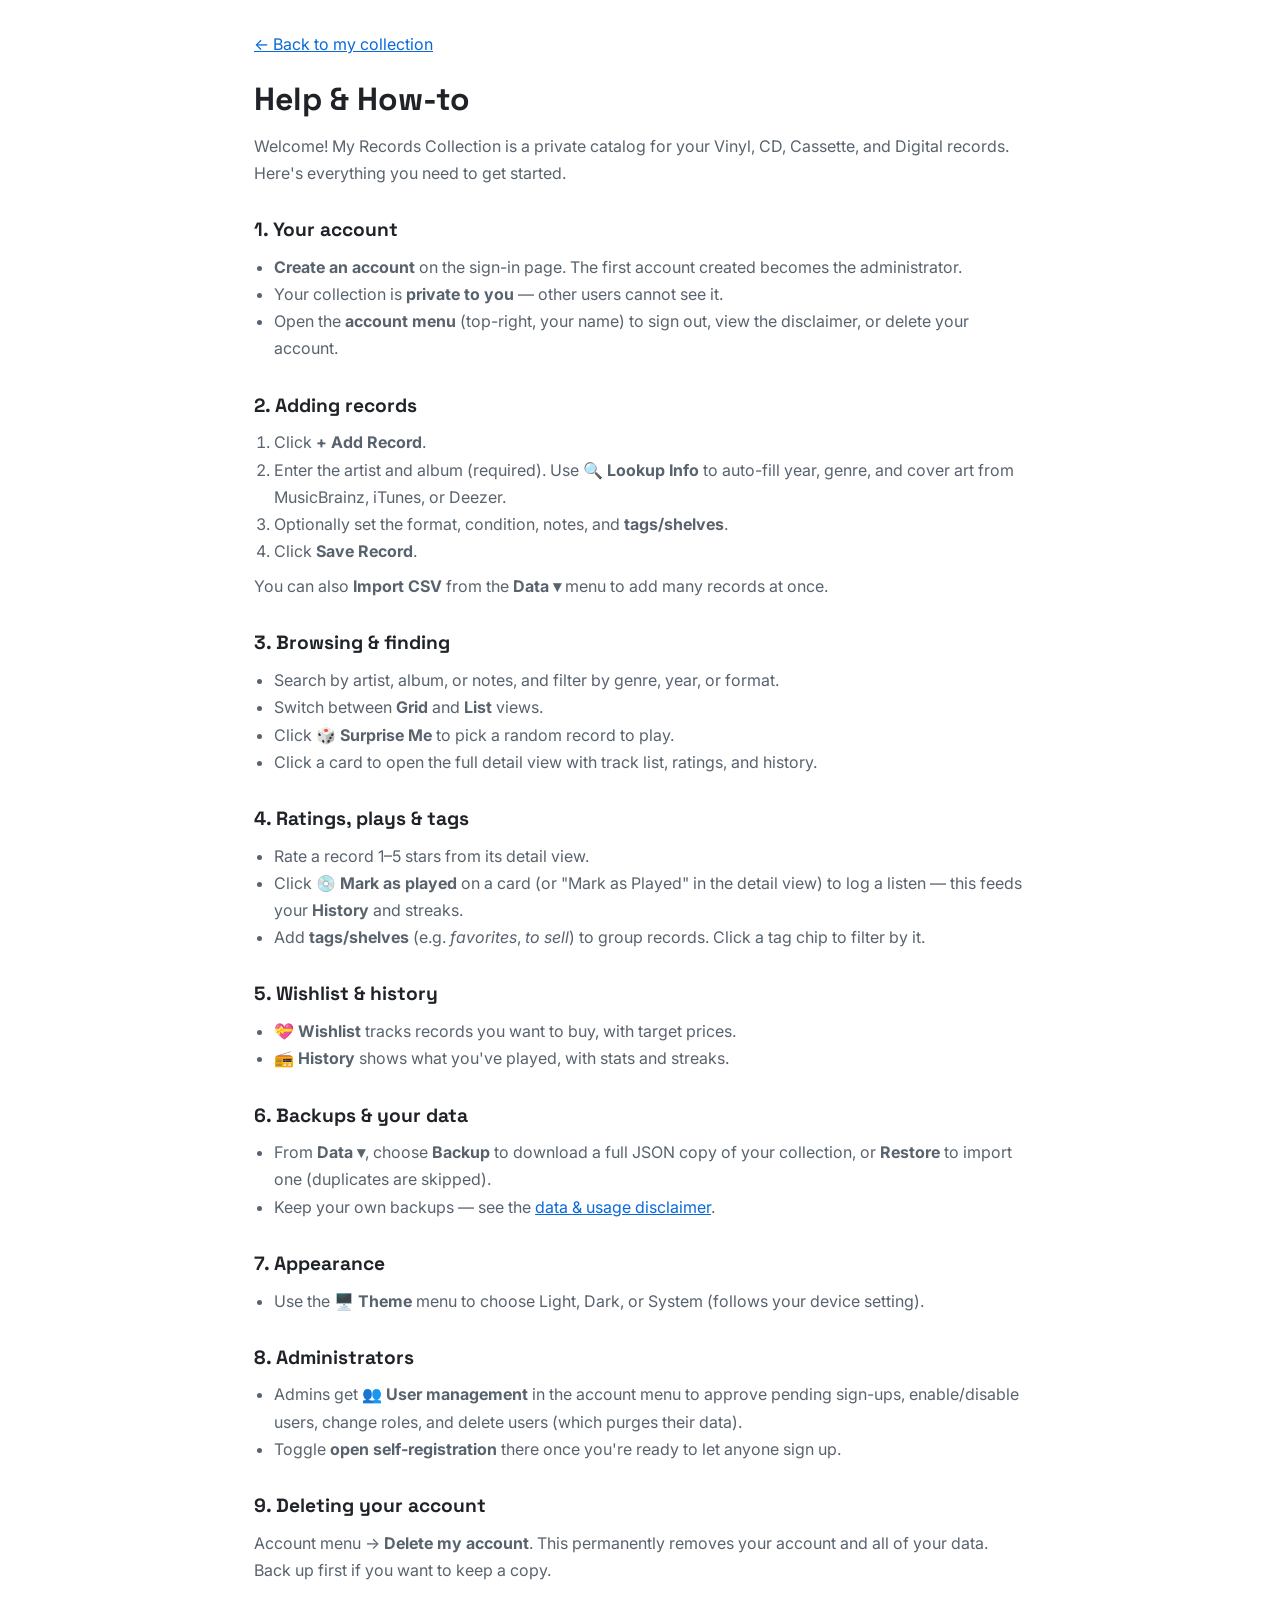
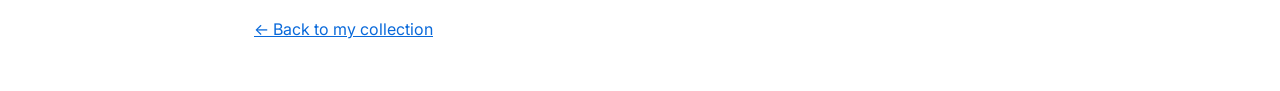
==== help.html @ 18b31117 "Add accounts/auth (verification, password reset, change password/email), admin user management; stop" ====
<!DOCTYPE html>
<html lang="en">
<head>
    <meta charset="UTF-8">
    <meta name="viewport" content="width=device-width, initial-scale=1.0">
    <title>Help &amp; How-to · My Records Collection</title>
    <meta name="description" content="How to use My Records Collection: accounts, adding records, tags, wishlist, backups and more.">
    <script>
        (function () {
            try {
                var t = localStorage.getItem('rc-theme');
                if (t === 'light' || t === 'dark') document.documentElement.setAttribute('data-theme', t);
            } catch (e) {}
        })();
    </script>
    <link rel="stylesheet" href="css/style.css?v=20260827170000">
    <link rel="preconnect" href="https://fonts.googleapis.com">
    <link rel="preconnect" href="https://fonts.gstatic.com" crossorigin>
    <link href="https://fonts.googleapis.com/css2?family=Inter:wght@300;400;500;600;700&family=Space+Grotesk:wght@400;500;600;700&display=swap" rel="stylesheet">
</head>
<body>
    <a class="skip-link" href="#help-main">Skip to help content</a>
    <main class="help-wrap" id="help-main">
        <a class="help-back" href="index.html">&larr; Back to my collection</a>
        <h1>Help &amp; How-to</h1>
        <p>Welcome! My Records Collection is a private catalog for your Vinyl, CD, Cassette, and
        Digital records. Here's everything you need to get started.</p>

        <h2>1. Your account</h2>
        <ul>
            <li><strong>Create an account</strong> on the sign-in page. The first account created
                becomes the administrator.</li>
            <li>Your collection is <strong>private to you</strong> — other users cannot see it.</li>
            <li>Open the <strong>account menu</strong> (top-right, your name) to sign out, view the
                disclaimer, or delete your account.</li>
        </ul>

        <h2>2. Adding records</h2>
        <ol>
            <li>Click <strong>+ Add Record</strong>.</li>
            <li>Enter the artist and album (required). Use <strong>🔍 Lookup Info</strong> to auto-fill
                year, genre, and cover art from MusicBrainz, iTunes, or Deezer.</li>
            <li>Optionally set the format, condition, notes, and <strong>tags/shelves</strong>.</li>
            <li>Click <strong>Save Record</strong>.</li>
        </ol>
        <p>You can also <strong>Import CSV</strong> from the <strong>Data ▾</strong> menu to add many
        records at once.</p>

        <h2>3. Browsing &amp; finding</h2>
        <ul>
            <li>Search by artist, album, or notes, and filter by genre, year, or format.</li>
            <li>Switch between <strong>Grid</strong> and <strong>List</strong> views.</li>
            <li>Click <strong>🎲 Surprise Me</strong> to pick a random record to play.</li>
            <li>Click a card to open the full detail view with track list, ratings, and history.</li>
        </ul>

        <h2>4. Ratings, plays &amp; tags</h2>
        <ul>
            <li>Rate a record 1–5 stars from its detail view.</li>
            <li>Click <strong>💿 Mark as played</strong> on a card (or "Mark as Played" in the detail
                view) to log a listen — this feeds your <strong>History</strong> and streaks.</li>
            <li>Add <strong>tags/shelves</strong> (e.g. <em>favorites</em>, <em>to sell</em>) to group
                records. Click a tag chip to filter by it.</li>
        </ul>

        <h2>5. Wishlist &amp; history</h2>
        <ul>
            <li><strong>💝 Wishlist</strong> tracks records you want to buy, with target prices.</li>
            <li><strong>📻 History</strong> shows what you've played, with stats and streaks.</li>
        </ul>

        <h2>6. Backups &amp; your data</h2>
        <ul>
            <li>From <strong>Data ▾</strong>, choose <strong>Backup</strong> to download a full JSON copy
                of your collection, or <strong>Restore</strong> to import one (duplicates are skipped).</li>
            <li>Keep your own backups — see the <a href="#" id="helpDisclaimer">data &amp; usage disclaimer</a>.</li>
        </ul>

        <h2>7. Appearance</h2>
        <ul>
            <li>Use the <strong>🖥️ Theme</strong> menu to choose Light, Dark, or System (follows your
                device setting).</li>
        </ul>

        <h2>8. Administrators</h2>
        <ul>
            <li>Admins get <strong>👥 User management</strong> in the account menu to approve pending
                sign-ups, enable/disable users, change roles, and delete users (which purges their data).</li>
            <li>Toggle <strong>open self-registration</strong> there once you're ready to let anyone sign up.</li>
        </ul>

        <h2>9. Deleting your account</h2>
        <p>Account menu → <strong>Delete my account</strong>. This permanently removes your account and
        all of your data. Back up first if you want to keep a copy.</p>

        <p style="margin-top:2rem;"><a class="help-back" href="index.html">&larr; Back to my collection</a></p>
    </main>

    <!-- Disclaimer modal -->
    <div class="modal-overlay hidden" id="disclaimerModal">
        <div class="modal">
            <div class="modal-header">
                <h2>Data &amp; Usage Disclaimer</h2>
                <button class="btn-close modal-close" aria-label="Close">&times;</button>
            </div>
            <div class="modal-body" id="disclaimerBody"></div>
        </div>
    </div>

    <script src="js/theme.js?v=20260827170000"></script>
    <script src="js/legal.js?v=20260827170000"></script>
    <script>
        (function () {
            var link = document.getElementById('helpDisclaimer');
            var modal = document.getElementById('disclaimerModal');
            if (link) link.addEventListener('click', function (e) {
                e.preventDefault();
                document.getElementById('disclaimerBody').innerHTML = window.RC_DISCLAIMER_HTML || '';
                modal.classList.remove('hidden');
            });
            modal.addEventListener('click', function (e) {
                if (e.target === modal || e.target.classList.contains('modal-close')) modal.classList.add('hidden');
            });
        })();
    </script>
</body>
</html>
---- css/style.css ----
/* ============================================================
   MY RECORDS COLLECTION — Dark Theme Styles
   ============================================================ */

/* ── Variables ─────────────────────────────────────────────── */
:root {
    --bg-primary:    #0d1117;
    --bg-secondary:  #161b22;
    --bg-card:       #1c2128;
    --bg-card-hover: #242a33;
    --bg-input:      #0d1117;
    --bg-modal:      #1c2128;
    --bg-overlay:    rgba(0, 0, 0, 0.7);

    --text-primary:   #e6edf3;
    --text-secondary: #8b949e;
    --text-muted:     #6e7681;

    --accent:         #58a6ff;
    --accent-hover:   #79c0ff;
    --accent-glow:    rgba(88, 166, 255, 0.25);
    --danger:         #f85149;
    --danger-hover:   #ff6e6a;
    --success:        #3fb950;
    --warning:        #d29922;
    --vinyl-gold:     #e3b341;

    --border:         #30363d;
    --border-focus:   #58a6ff;

    --radius-sm:  6px;
    --radius-md:  10px;
    --radius-lg:  16px;
    --radius-xl:  20px;

    --shadow-sm:  0 1px 3px rgba(0,0,0,0.4);
    --shadow-md:  0 4px 16px rgba(0,0,0,0.5);
    --shadow-lg:  0 8px 32px rgba(0,0,0,0.6);

    --transition: 0.2s ease;
    --font-body:  'Inter', -apple-system, BlinkMacSystemFont, 'Segoe UI', sans-serif;
    --font-head:  'Space Grotesk', var(--font-body);
}

/* Light palette — shared by system-preference and explicit light mode */
:root[data-theme="light"] {
    --bg-primary:    #ffffff;
    --bg-secondary:  #f6f8fa;
    --bg-card:       #ffffff;
    --bg-card-hover: #f3f5f8;
    --bg-input:      #ffffff;
    --bg-modal:      #ffffff;
    --bg-overlay:    rgba(31, 35, 40, 0.4);

    --text-primary:   #1f2328;
    --text-secondary: #59636e;
    --text-muted:     #818b98;

    --accent:         #0969da;
    --accent-hover:   #0860c9;
    --accent-glow:    rgba(9, 105, 218, 0.2);
    --danger:         #cf222e;
    --danger-hover:   #a40e26;
    --success:        #1a7f37;
    --warning:        #9a6700;
    --vinyl-gold:     #bf8700;

    --border:         #d1d9e0;
    --border-focus:   #0969da;

    --shadow-sm:  0 1px 3px rgba(31,35,40,0.12);
    --shadow-md:  0 4px 16px rgba(31,35,40,0.12);
    --shadow-lg:  0 8px 32px rgba(31,35,40,0.16);
}

/* System preference (no explicit choice) → follow OS setting */
@media (prefers-color-scheme: light) {
    :root:not([data-theme="dark"]) {
        --bg-primary:    #ffffff;
        --bg-secondary:  #f6f8fa;
        --bg-card:       #ffffff;
        --bg-card-hover: #f3f5f8;
        --bg-input:      #ffffff;
        --bg-modal:      #ffffff;
        --bg-overlay:    rgba(31, 35, 40, 0.4);

        --text-primary:   #1f2328;
        --text-secondary: #59636e;
        --text-muted:     #818b98;

        --accent:         #0969da;
        --accent-hover:   #0860c9;
        --accent-glow:    rgba(9, 105, 218, 0.2);
        --danger:         #cf222e;
        --danger-hover:   #a40e26;
        --success:        #1a7f37;
        --warning:        #9a6700;
        --vinyl-gold:     #bf8700;

        --border:         #d1d9e0;
        --border-focus:   #0969da;

        --shadow-sm:  0 1px 3px rgba(31,35,40,0.12);
        --shadow-md:  0 4px 16px rgba(31,35,40,0.12);
        --shadow-lg:  0 8px 32px rgba(31,35,40,0.16);
    }
}

/* ── Reset ─────────────────────────────────────────────────── */
*, *::before, *::after {
    margin: 0;
    padding: 0;
    box-sizing: border-box;
}

html {
    font-size: 16px;
    scroll-behavior: smooth;
}

body {
    font-family: var(--font-body);
    background: var(--bg-primary);
    color: var(--text-primary);
    min-height: 100vh;
    display: flex;
    flex-direction: column;
    line-height: 1.6;
}

.hidden { display: none !important; }

/* ── Header ────────────────────────────────────────────────── */
.app-header {
    background: var(--bg-secondary);
    border-bottom: 1px solid var(--border);
    position: sticky;
    top: 0;
    z-index: 100;
    backdrop-filter: blur(12px);
}

.header-inner {
    max-width: 1400px;
    margin: 0 auto;
    padding: 0.75rem 1.5rem;
    display: flex;
    align-items: center;
    justify-content: space-between;
}

.logo {
    display: flex;
    align-items: center;
    gap: 0.6rem;
}

.logo-icon {
    font-size: 1.6rem;
}

.logo h1 {
    font-family: var(--font-head);
    font-size: 1.3rem;
    font-weight: 700;
    letter-spacing: -0.02em;
    background: linear-gradient(135deg, var(--accent), var(--vinyl-gold));
    -webkit-background-clip: text;
    -webkit-text-fill-color: transparent;
    background-clip: text;
}

/* ── Buttons ───────────────────────────────────────────────── */
.btn {
    display: inline-flex;
    align-items: center;
    gap: 0.35rem;
    padding: 0.5rem 1rem;
    font-family: var(--font-body);
    font-size: 0.875rem;
    font-weight: 500;
    border: 1px solid transparent;
    border-radius: var(--radius-sm);
    cursor: pointer;
    transition: all var(--transition);
    white-space: nowrap;
}

.btn-primary {
    background: var(--accent);
    color: #fff;
    border-color: var(--accent);
}
.btn-primary:hover {
    background: var(--accent-hover);
    box-shadow: 0 0 16px var(--accent-glow);
}

.btn-ghost {
    background: transparent;
    color: var(--text-secondary);
    border-color: var(--border);
}
.btn-ghost:hover {
    color: var(--text-primary);
    background: var(--bg-card);
    border-color: var(--text-muted);
}

.btn-danger {
    background: var(--danger);
    color: #fff;
    border-color: var(--danger);
}
.btn-danger:hover {
    background: var(--danger-hover);
    box-shadow: 0 0 16px rgba(248, 81, 73, 0.3);
}

.btn-sm {
    padding: 0.3rem 0.65rem;
    font-size: 0.8rem;
}

.btn-close {
    background: none;
    border: none;
    color: var(--text-secondary);
    font-size: 1.5rem;
    cursor: pointer;
    line-height: 1;
    padding: 0.2rem;
    transition: color var(--transition);
}
.btn-close:hover { color: var(--text-primary); }

/* ── Inputs ────────────────────────────────────────────────── */
.input {
    width: 100%;
    padding: 0.55rem 0.75rem;
    font-family: var(--font-body);
    font-size: 0.875rem;
    color: var(--text-primary);
    background: var(--bg-input);
    border: 1px solid var(--border);
    border-radius: var(--radius-sm);
    outline: none;
    transition: border-color var(--transition), box-shadow var(--transition);
}
.input:focus {
    border-color: var(--border-focus);
    box-shadow: 0 0 0 3px var(--accent-glow);
}
.input::placeholder { color: var(--text-muted); }

.select {
    appearance: none;
    background-image: url("data:image/svg+xml,%3Csvg xmlns='http://www.w3.org/2000/svg' width='12' height='12' viewBox='0 0 12 12'%3E%3Cpath fill='%238b949e' d='M2 4l4 4 4-4'/%3E%3C/svg%3E");
    background-repeat: no-repeat;
    background-position: right 0.6rem center;
    padding-right: 2rem;
    cursor: pointer;
}

.textarea {
    resize: vertical;
    min-height: 70px;
}

/* Search input wrapper for scope selector */
.search-input-wrapper {
    position: relative;
    display: flex;
    align-items: center;
    flex: 1;
    min-width: 240px;
}

.search-input-wrapper #searchInput {
    padding-right: 120px;
}

.search-scope-select {
    position: absolute;
    right: 0;
    width: 110px !important;
    max-width: 110px !important;
    min-width: 110px !important;
    border-left: 1px solid var(--border);
    border-radius: 0 var(--radius-sm) var(--radius-sm) 0;
    background-color: var(--bg-secondary);
    font-size: 0.75rem;
    padding: 0.55rem 1.75rem 0.55rem 0.5rem;
}

.filter-checkbox {
    margin-right: 0.35rem;
    accent-color: var(--accent);
    cursor: pointer;
}

/* ── Toolbar ───────────────────────────────────────────────── */
.toolbar {
    background: var(--bg-secondary);
    border-bottom: 1px solid var(--border);
    padding: 0.75rem 0;
}

.toolbar-inner {
    max-width: 1400px;
    margin: 0 auto;
    padding: 0 1.5rem;
    display: flex;
    align-items: center;
    justify-content: space-between;
    gap: 1rem;
    flex-wrap: wrap;
}

.search-group {
    display: flex;
    gap: 0.5rem;
    flex: 1;
    min-width: 0;
    flex-wrap: wrap;
    align-items: center;
}
.search-group .input {
    max-width: 260px;
    min-width: 140px;
}
.search-group .select {
    max-width: 170px;
    min-width: 120px;
}

/* ── Advanced Filters Panel ────────────────────────────────── */
.advanced-filters {
    border-top: 1px solid var(--border);
    padding: 0.6rem 0;
    background: rgba(0,0,0,0.15);
}

.advanced-filters-inner {
    padding-top: 0;
    padding-bottom: 0;
    justify-content: flex-start;
    gap: 0.75rem;
}

.advanced-filter-group {
    flex: none;
}

.filter-label {
    font-size: 0.8rem;
    color: var(--text-muted);
    white-space: nowrap;
    user-select: none;
}

.filter-label-to {
    margin: 0 -0.15rem;
}

.adv-year-input {
    max-width: 110px !important;
    min-width: 90px !important;
}

/* Advanced filter toggle button — active state */
.btn-filter-active {
    color: var(--vinyl-gold) !important;
    border-color: var(--vinyl-gold) !important;
    background: rgba(227, 179, 65, 0.1) !important;
}

/* Set Default button — saved state */
.btn-default-saved {
    color: var(--vinyl-gold) !important;
    border-color: var(--vinyl-gold) !important;
}

/* ── Main Content ──────────────────────────────────────────── */
.main-content {
    max-width: 1400px;
    margin: 0 auto;
    padding: 1.5rem;
    flex: 1;
    width: 100%;
}

.records-count {
    font-size: 0.85rem;
    color: var(--text-muted);
    margin-bottom: 1rem;
}

/* Results header (count + view toggle) */
.results-header {
    display: flex;
    align-items: center;
    justify-content: space-between;
    gap: 1rem;
    margin-bottom: 1rem;
}
.results-header .records-count {
    margin-bottom: 0;
}
.view-toggle {
    display: inline-flex;
    border: 1px solid var(--border);
    border-radius: var(--radius-sm);
    overflow: hidden;
    flex-shrink: 0;
}
.view-btn {
    display: inline-flex;
    align-items: center;
    gap: 0.3rem;
    padding: 0.4rem 0.7rem;
    background: transparent;
    color: var(--text-secondary);
    border: none;
    font-family: var(--font-body);
    font-size: 0.8rem;
    font-weight: 500;
    cursor: pointer;
    transition: background var(--transition), color var(--transition);
}
.view-btn + .view-btn {
    border-left: 1px solid var(--border);
}
.view-btn:hover {
    background: var(--bg-card-hover);
    color: var(--text-primary);
}
.view-btn.active {
    background: var(--accent);
    color: #fff;
}

/* ── Records Grid ──────────────────────────────────────────── */
.records-grid {
    display: grid;
    grid-template-columns: repeat(auto-fill, minmax(280px, 1fr));
    gap: 1.25rem;
}

/* List view — compact horizontal rows */
.records-grid.list-view {
    display: flex;
    flex-direction: column;
    gap: 0.5rem;
}
.records-grid.list-view .record-card {
    flex-direction: row;
    align-items: center;
}
.records-grid.list-view .record-card:hover {
    transform: none;
}
.records-grid.list-view .card-cover {
    width: 60px;
    height: 60px;
    aspect-ratio: 1;
    flex-shrink: 0;
}
.records-grid.list-view .card-body {
    flex-direction: row;
    align-items: center;
    gap: 0.85rem;
    padding: 0.5rem 0.85rem;
    min-width: 0;
}
.records-grid.list-view .card-artist {
    flex: 0 0 200px;
    overflow: hidden;
    text-overflow: ellipsis;
    white-space: nowrap;
}
.records-grid.list-view .card-album {
    flex: 1 1 auto;
    min-width: 0;
    overflow: hidden;
    text-overflow: ellipsis;
    white-space: nowrap;
}
.records-grid.list-view .card-meta {
    margin-top: 0;
    flex-shrink: 0;
    flex-wrap: nowrap;
}
.records-grid.list-view .card-notes {
    display: none;
}
.records-grid.list-view .card-actions {
    border-top: none;
    padding: 0.5rem 0.85rem;
    flex-shrink: 0;
}
@media (max-width: 640px) {
    .records-grid.list-view .card-artist { flex-basis: 120px; }
    .records-grid.list-view .card-meta { display: none; }
}

/* ── Record Card ───────────────────────────────────────────── */
.record-card {
    background: var(--bg-card);
    border: 1px solid var(--border);
    border-radius: var(--radius-md);
    overflow: hidden;
    transition: transform var(--transition), box-shadow var(--transition), border-color var(--transition);
    display: flex;
    flex-direction: column;
}
.record-card:hover {
    transform: translateY(-3px);
    box-shadow: var(--shadow-md);
    border-color: var(--accent);
}

.card-cover {
    width: 100%;
    aspect-ratio: 1;
    background: var(--bg-secondary);
    display: flex;
    align-items: center;
    justify-content: center;
    overflow: hidden;
    position: relative;
}
.card-cover img {
    width: 100%;
    height: 100%;
    object-fit: cover;
}
.card-cover .cover-placeholder {
    font-size: 4rem;
    color: var(--text-muted);
    opacity: 0.3;
}

.card-body {
    padding: 1rem;
    flex: 1;
    display: flex;
    flex-direction: column;
    gap: 0.35rem;
}

.card-artist {
    font-family: var(--font-head);
    font-size: 1rem;
    font-weight: 600;
    color: var(--text-primary);
    line-height: 1.3;
}

.card-album {
    font-size: 0.875rem;
    color: var(--text-secondary);
    line-height: 1.3;
}

.card-meta {
    display: flex;
    flex-wrap: wrap;
    gap: 0.4rem;
    margin-top: 0.4rem;
}

.badge {
    display: inline-flex;
    align-items: center;
    gap: 0.2rem;
    padding: 0.15rem 0.5rem;
    font-size: 0.75rem;
    font-weight: 500;
    border-radius: 999px;
    background: rgba(88, 166, 255, 0.1);
    color: var(--accent);
    border: 1px solid rgba(88, 166, 255, 0.2);
}
.badge-genre {
    background: rgba(227, 179, 65, 0.1);
    color: var(--vinyl-gold);
    border-color: rgba(227, 179, 65, 0.2);
}
.badge-condition {
    background: rgba(63, 185, 80, 0.1);
    color: var(--success);
    border-color: rgba(63, 185, 80, 0.2);
}
.badge-rating {
    background: rgba(227, 179, 65, 0.12);
    color: var(--vinyl-gold);
    border-color: rgba(227, 179, 65, 0.25);
}
.badge-plays {
    background: rgba(139, 92, 246, 0.12);
    color: #a78bfa;
    border-color: rgba(139, 92, 246, 0.25);
}
.badge-value {
    background: rgba(63, 185, 80, 0.12);
    color: var(--success);
    border-color: rgba(63, 185, 80, 0.25);
    font-weight: 600;
}
.badge-source {
    background: rgba(139, 92, 246, 0.15);
    color: #a78bfa;
    border-color: rgba(139, 92, 246, 0.25);
    font-size: 0.65rem;
    text-transform: uppercase;
    letter-spacing: 0.04em;
}

.card-notes {
    font-size: 0.8rem;
    color: var(--text-muted);
    margin-top: 0.3rem;
    display: -webkit-box;
    -webkit-line-clamp: 2;
    -webkit-box-orient: vertical;
    overflow: hidden;
}

/* Tags / shelves */
.card-tags {
    display: flex;
    flex-wrap: wrap;
    gap: 0.35rem;
    margin-top: 0.5rem;
}
.tag-chip {
    display: inline-flex;
    align-items: center;
    padding: 0.1rem 0.55rem;
    font-size: 0.72rem;
    font-weight: 500;
    border-radius: 999px;
    background: var(--bg-secondary);
    color: var(--text-secondary);
    border: 1px solid var(--border);
    cursor: pointer;
    transition: background var(--transition), color var(--transition), border-color var(--transition);
}
.tag-chip::before {
    content: '#';
    opacity: 0.5;
    margin-right: 0.1rem;
}
.tag-chip:hover {
    background: var(--accent);
    color: #fff;
    border-color: var(--accent);
}
.active-tag-filter {
    flex: 1;
    display: flex;
    justify-content: center;
}
.active-tag-pill {
    display: inline-flex;
    align-items: center;
    gap: 0.4rem;
    padding: 0.25rem 0.35rem 0.25rem 0.7rem;
    font-size: 0.8rem;
    font-weight: 500;
    color: var(--text-primary);
    background: var(--accent-glow);
    border: 1px solid var(--accent);
    border-radius: 999px;
}
.active-tag-clear {
    display: inline-flex;
    align-items: center;
    justify-content: center;
    width: 18px;
    height: 18px;
    border: none;
    border-radius: 50%;
    background: var(--accent);
    color: #fff;
    font-size: 0.7rem;
    cursor: pointer;
    line-height: 1;
}
.records-grid.list-view .card-tags {
    display: none;
}

/* Detail view tag editor */
.detail-tags-section {
    margin-top: 1rem;
    padding-top: 1rem;
    border-top: 1px solid var(--border);
}
.detail-tags-section > .metadata-label {
    display: block;
    margin-bottom: 0.5rem;
}
.detail-tags {
    display: flex;
    flex-wrap: wrap;
    gap: 0.4rem;
    margin-bottom: 0.6rem;
}
.detail-tags-empty {
    font-size: 0.85rem;
    color: var(--text-muted);
}
.detail-tag-chip {
    display: inline-flex;
    align-items: center;
    gap: 0.35rem;
    padding: 0.2rem 0.4rem 0.2rem 0.65rem;
    font-size: 0.8rem;
    border-radius: 999px;
    background: var(--accent-glow);
    color: var(--text-primary);
    border: 1px solid var(--accent);
}
.detail-tag-remove {
    display: inline-flex;
    align-items: center;
    justify-content: center;
    width: 16px;
    height: 16px;
    border: none;
    border-radius: 50%;
    background: var(--accent);
    color: #fff;
    font-size: 0.65rem;
    line-height: 1;
    cursor: pointer;
}
.tag-add-form {
    display: flex;
    gap: 0.5rem;
}
.tag-add-input {
    flex: 1;
    max-width: 260px;
}

.card-actions {
    padding: 0.65rem 1rem;
    border-top: 1px solid var(--border);
    display: flex;
    justify-content: flex-end;
    gap: 0.4rem;
}
.btn-spotify {
    color: #1db954;
    display: inline-flex;
    align-items: center;
    text-decoration: none;
    padding: 0.25rem 0.4rem;
}
.btn-spotify:hover {
    color: #1ed760;
}
.spotify-icon {
    flex-shrink: 0;
}

/* ── Empty State ───────────────────────────────────────────── */
.empty-state {
    text-align: center;
    padding: 4rem 1rem;
}
.empty-icon {
    font-size: 4rem;
    display: block;
    margin-bottom: 1rem;
    opacity: 0.3;
}
.empty-state h2 {
    font-family: var(--font-head);
    color: var(--text-secondary);
    margin-bottom: 0.5rem;
}
.empty-state p {
    color: var(--text-muted);
    margin-bottom: 1.5rem;
}

/* ── Modal ─────────────────────────────────────────────────── */
.modal-overlay {
    position: fixed;
    inset: 0;
    background: var(--bg-overlay);
    backdrop-filter: blur(4px);
    display: flex;
    align-items: center;
    justify-content: center;
    z-index: 500;
    padding: 1rem;
    animation: fadeIn 0.2s ease;
}

.modal {
    background: var(--bg-modal);
    border: 1px solid var(--border);
    border-radius: var(--radius-lg);
    width: 100%;
    max-width: 560px;
    max-height: 90vh;
    overflow-y: auto;
    box-shadow: var(--shadow-lg);
    animation: slideUp 0.25s ease;
}
.modal-wide { max-width: 720px; }
.modal-sm   { max-width: 420px; }

.modal-header {
    display: flex;
    align-items: center;
    justify-content: space-between;
    padding: 1rem 1.25rem;
    border-bottom: 1px solid var(--border);
}
.modal-header h2 {
    font-family: var(--font-head);
    font-size: 1.1rem;
    font-weight: 600;
}

@keyframes fadeIn {
    from { opacity: 0; }
    to   { opacity: 1; }
}
@keyframes slideUp {
    from { opacity: 0; transform: translateY(20px); }
    to   { opacity: 1; transform: translateY(0); }
}

/* ── Form ──────────────────────────────────────────────────── */
.record-form {
    padding: 1.25rem;
    display: flex;
    flex-direction: column;
    gap: 0.9rem;
}

.form-row {
    display: grid;
    grid-template-columns: 1fr 1fr;
    gap: 0.9rem;
}

.form-group {
    display: flex;
    flex-direction: column;
    gap: 0.3rem;
}
.form-group label {
    font-size: 0.8rem;
    font-weight: 500;
    color: var(--text-secondary);
}
.required { color: var(--danger); }

/* ── Lookup ─────────────────────────────────────────────────── */
.lookup-row {
    display: flex;
    align-items: center;
    gap: 0.75rem;
}
.lookup-row .btn {
    flex-shrink: 0;
}
.lookup-status {
    font-size: 0.8rem;
    color: var(--text-muted);
}

.lookup-results {
    display: flex;
    flex-direction: column;
    gap: 0.5rem;
    max-height: 260px;
    overflow-y: auto;
    padding: 0.5rem;
    background: var(--bg-primary);
    border: 1px solid var(--border);
    border-radius: var(--radius-sm);
}

.lookup-card {
    display: flex;
    gap: 0.75rem;
    padding: 0.5rem;
    border-radius: var(--radius-sm);
    cursor: pointer;
    transition: background var(--transition);
    border: 1px solid transparent;
}
.lookup-card:hover {
    background: var(--bg-card-hover);
    border-color: var(--accent);
}

.lookup-cover {
    width: 48px;
    height: 48px;
    border-radius: var(--radius-sm);
    background: var(--bg-secondary);
    overflow: hidden;
    flex-shrink: 0;
    display: flex;
    align-items: center;
    justify-content: center;
}
.lookup-cover img {
    width: 100%;
    height: 100%;
    object-fit: cover;
}
.lookup-cover .cover-placeholder {
    font-size: 1.4rem;
    opacity: 0.3;
}

.lookup-info {
    display: flex;
    flex-direction: column;
    gap: 0.15rem;
    min-width: 0;
}
.lookup-artist {
    font-size: 0.85rem;
    font-weight: 600;
    color: var(--text-primary);
    white-space: nowrap;
    overflow: hidden;
    text-overflow: ellipsis;
}
.lookup-album {
    font-size: 0.8rem;
    color: var(--text-secondary);
    white-space: nowrap;
    overflow: hidden;
    text-overflow: ellipsis;
}
.lookup-meta {
    display: flex;
    gap: 0.3rem;
    flex-wrap: wrap;
    margin-top: 0.1rem;
}
.lookup-meta .badge {
    font-size: 0.7rem;
    padding: 0.1rem 0.35rem;
}

.form-actions {
    display: flex;
    justify-content: flex-end;
    gap: 0.5rem;
    margin-top: 0.5rem;
}

/* ── Multi-Select ──────────────────────────────────────────── */
.record-card .card-select {
    position: absolute;
    top: 0.5rem;
    left: 0.5rem;
    width: 22px;
    height: 22px;
    accent-color: var(--accent);
    cursor: pointer;
    z-index: 10;
    opacity: 0;
    transition: opacity var(--transition);
}
.record-card:hover .card-select,
.record-card.selected .card-select {
    opacity: 1;
}
.record-card.selected {
    border-color: var(--accent);
    box-shadow: 0 0 0 2px rgba(88, 166, 255, 0.25);
}
.card-cover {
    position: relative;
}

.select-toolbar {
    position: fixed;
    bottom: 1.5rem;
    left: 50%;
    transform: translateX(-50%);
    background: var(--bg-modal);
    border: 1px solid var(--accent);
    border-radius: var(--radius-lg);
    padding: 0.6rem 1.25rem;
    display: flex;
    align-items: center;
    gap: 0.75rem;
    z-index: 400;
    box-shadow: var(--shadow-lg);
    animation: slideUp 0.2s ease;
}
.select-toolbar span {
    font-size: 0.85rem;
    font-weight: 600;
    color: var(--accent);
}

/* ── Lookup source select ──────────────────────────────────── */
.select-sm {
    padding: 0.25rem 0.5rem;
    font-size: 0.75rem;
    min-width: 0;
    width: auto;
}

/* ── Delete Modal ──────────────────────────────────────────── */
.delete-msg {
    padding: 1.25rem;
    color: var(--text-secondary);
    line-height: 1.6;
}
.delete-msg strong { color: var(--text-primary); }

/* ── Button Group ──────────────────────────────────────────── */
.btn-group {
    display: flex;
    gap: 0.5rem;
    align-items: center;
}

/* ── CSV Import ────────────────────────────────────────────── */
.import-body {
    padding: 1.25rem;
}

.import-desc {
    font-size: 0.85rem;
    color: var(--text-secondary);
    line-height: 1.6;
    margin-bottom: 0.5rem;
}
.import-desc code {
    font-size: 0.78rem;
    background: var(--bg-primary);
    padding: 0.15rem 0.4rem;
    border-radius: var(--radius-sm);
    color: var(--accent);
    word-break: break-all;
}

.import-hint {
    font-size: 0.8rem;
    color: var(--text-muted);
    margin-bottom: 1rem;
}
.import-hint a {
    color: var(--accent);
    text-decoration: none;
}
.import-hint a:hover {
    text-decoration: underline;
}

.drop-zone {
    border: 2px dashed var(--border);
    border-radius: var(--radius-md);
    padding: 2rem 1rem;
    text-align: center;
    cursor: pointer;
    transition: border-color var(--transition), background var(--transition);
    margin-bottom: 1rem;
}
.drop-zone:hover,
.drop-zone.drop-active {
    border-color: var(--accent);
    background: var(--accent-glow);
}
.drop-icon {
    font-size: 2.5rem;
    display: block;
    margin-bottom: 0.5rem;
    opacity: 0.4;
}
.drop-zone p {
    font-size: 0.85rem;
    color: var(--text-muted);
    line-height: 1.5;
}

.import-preview h3 {
    font-family: var(--font-head);
    font-size: 0.9rem;
    font-weight: 600;
    color: var(--text-secondary);
    margin-bottom: 0.6rem;
}

.preview-table-wrap {
    overflow-x: auto;
    margin-bottom: 1rem;
    border: 1px solid var(--border);
    border-radius: var(--radius-sm);
}

.preview-table {
    width: 100%;
    border-collapse: collapse;
    font-size: 0.8rem;
}
.preview-table th {
    background: var(--bg-secondary);
    color: var(--text-secondary);
    font-weight: 600;
    text-transform: capitalize;
    padding: 0.45rem 0.65rem;
    text-align: left;
    border-bottom: 1px solid var(--border);
    white-space: nowrap;
}
.preview-table td {
    padding: 0.4rem 0.65rem;
    border-bottom: 1px solid var(--border);
    color: var(--text-primary);
    max-width: 180px;
    overflow: hidden;
    text-overflow: ellipsis;
    white-space: nowrap;
}
.preview-table tbody tr:last-child td { border-bottom: none; }
.preview-table tbody tr:hover { background: var(--bg-card-hover); }

/* ── Stats ─────────────────────────────────────────────────── */
.stats-body {
    padding: 1.25rem;
}

.stats-grid {
    display: grid;
    grid-template-columns: repeat(auto-fit, minmax(180px, 1fr));
    gap: 1rem;
    margin-bottom: 1.5rem;
}

.stat-card {
    background: var(--bg-primary);
    border: 1px solid var(--border);
    border-radius: var(--radius-md);
    padding: 1rem;
    text-align: center;
}
.stat-value {
    font-family: var(--font-head);
    font-size: 2rem;
    font-weight: 700;
    color: var(--accent);
    line-height: 1.2;
}
.stat-label {
    font-size: 0.8rem;
    color: var(--text-muted);
    margin-top: 0.2rem;
}

.stats-section {
    margin-bottom: 1.25rem;
}
.stats-section h3 {
    font-family: var(--font-head);
    font-size: 0.95rem;
    font-weight: 600;
    color: var(--text-secondary);
    margin-bottom: 0.65rem;
}

.stats-bar-list {
    list-style: none;
    display: flex;
    flex-direction: column;
    gap: 0.45rem;
}
.stats-bar-item {
    display: flex;
    align-items: center;
    gap: 0.75rem;
    font-size: 0.85rem;
}
.stats-bar-label {
    min-width: 100px;
    color: var(--text-secondary);
    text-align: right;
}
.stats-bar-track {
    flex: 1;
    height: 8px;
    background: var(--bg-primary);
    border-radius: 999px;
    overflow: hidden;
}
.stats-bar-fill {
    height: 100%;
    border-radius: 999px;
    background: linear-gradient(90deg, var(--accent), var(--vinyl-gold));
    transition: width 0.4s ease;
}
.stats-bar-count {
    min-width: 30px;
    font-size: 0.8rem;
    color: var(--text-muted);
}

.stats-latest {
    list-style: none;
    display: flex;
    flex-direction: column;
    gap: 0.4rem;
}
.stats-latest li {
    font-size: 0.85rem;
    color: var(--text-secondary);
    padding: 0.35rem 0;
    border-bottom: 1px solid var(--border);
}
.stats-latest li:last-child { border-bottom: none; }
.stats-latest strong { color: var(--text-primary); }

.stats-valuation-hint {
    font-size: 0.85rem;
    color: var(--text-muted);
    padding: 0.5rem 0;
}

/* ── Discogs Value Modal ───────────────────────────────────── */
.discogs-body {
    padding: 1.25rem;
}
.discogs-prices {
    display: grid;
    grid-template-columns: repeat(auto-fit, minmax(100px, 1fr));
    gap: 0.75rem;
    margin-bottom: 1rem;
}
.discogs-price-card {
    background: var(--bg-primary);
    border: 1px solid var(--border);
    border-radius: var(--radius-md);
    padding: 0.75rem;
    text-align: center;
}
.discogs-price-card.discogs-median {
    border-color: var(--vinyl-gold);
    background: rgba(227, 179, 65, 0.08);
}
.discogs-price-value {
    font-family: var(--font-head);
    font-size: 1.5rem;
    font-weight: 700;
    color: var(--text-primary);
    line-height: 1.2;
}
.discogs-price-value.discogs-low { color: var(--success); }
.discogs-price-value.discogs-high { color: var(--warning); }
.discogs-median .discogs-price-value { color: var(--vinyl-gold); }
.discogs-price-label {
    font-size: 0.75rem;
    color: var(--text-muted);
    margin-top: 0.15rem;
}
.discogs-price-hint {
    font-size: 0.7rem;
    color: var(--text-muted);
    margin-top: 0.25rem;
    font-style: italic;
}
.discogs-price-card.discogs-estimated {
    border-color: var(--success, #22c55e);
    background: rgba(34, 197, 94, 0.1);
}
.discogs-estimated .discogs-price-value {
    color: var(--success, #22c55e);
    font-size: 1.75rem;
}
.discogs-prices.discogs-range .discogs-price-card {
    padding: 0.5rem;
}
.discogs-prices.discogs-range .discogs-price-value {
    font-size: 1.1rem;
}
.discogs-prices.discogs-range .discogs-price-label {
    font-size: 0.65rem;
}
.discogs-details {
    list-style: none;
    display: flex;
    flex-direction: column;
    gap: 0.35rem;
    margin-bottom: 1rem;
    font-size: 0.85rem;
    color: var(--text-secondary);
}
.discogs-details strong {
    color: var(--text-primary);
    margin-right: 0.3rem;
}
.discogs-link {
    display: inline-block;
}
.discogs-actions {
    display: flex;
    gap: 0.5rem;
    align-items: center;
    margin-top: 0.25rem;
}
.btn-refresh-discogs {
    color: var(--text-secondary) !important;
}
.btn-refresh-discogs:hover {
    color: var(--vinyl-gold) !important;
}
.btn-value {
    color: var(--vinyl-gold) !important;
}

.loading {
    text-align: center;
    color: var(--text-muted);
    padding: 2rem;
}

/* ── Toast ─────────────────────────────────────────────────── */
.toast {
    position: fixed;
    bottom: 2rem;
    left: 50%;
    transform: translateX(-50%);
    padding: 0.65rem 1.25rem;
    background: var(--bg-card);
    color: var(--text-primary);
    border: 1px solid var(--border);
    border-radius: var(--radius-sm);
    box-shadow: var(--shadow-md);
    font-size: 0.875rem;
    z-index: 600;
    animation: toastIn 0.3s ease;
}
.toast.toast-success { border-color: var(--success); color: var(--success); }
.toast.toast-error   { border-color: var(--danger);  color: var(--danger); }

@keyframes toastIn {
    from { opacity: 0; transform: translateX(-50%) translateY(10px); }
    to   { opacity: 1; transform: translateX(-50%) translateY(0); }
}

/* ── Tracklist Modal ───────────────────────────────────────── */
.tracklist-body {
    padding: 1.25rem;
}

.tracklist-header {
    display: flex;
    gap: 1rem;
    align-items: center;
    margin-bottom: 1.25rem;
}

.tracklist-cover {
    width: 100px;
    height: 100px;
    border-radius: var(--radius-md);
    object-fit: cover;
    flex-shrink: 0;
    background: var(--bg-secondary);
}

.tracklist-info {
    display: flex;
    flex-direction: column;
    gap: 0.15rem;
}
.tracklist-artist {
    font-family: var(--font-head);
    font-size: 1.1rem;
    font-weight: 700;
    color: var(--text-primary);
}
.tracklist-album {
    font-size: 0.95rem;
    color: var(--text-secondary);
}
.tracklist-count {
    font-size: 0.8rem;
    color: var(--text-muted);
    margin-top: 0.2rem;
}

.tracklist-table-wrap {
    border: 1px solid var(--border);
    border-radius: var(--radius-sm);
    overflow: hidden;
}

.tracklist-table {
    width: 100%;
    border-collapse: collapse;
    font-size: 0.875rem;
}
.tracklist-table thead th {
    background: var(--bg-secondary);
    color: var(--text-muted);
    font-weight: 600;
    text-transform: uppercase;
    font-size: 0.7rem;
    letter-spacing: 0.05em;
    padding: 0.55rem 0.75rem;
    text-align: left;
    border-bottom: 1px solid var(--border);
}
.tracklist-table tbody tr {
    transition: background var(--transition);
}
.tracklist-table tbody tr:hover {
    background: var(--bg-card-hover);
}
.tracklist-table td {
    padding: 0.55rem 0.75rem;
    border-bottom: 1px solid var(--border);
    color: var(--text-primary);
}
.tracklist-table tbody tr:last-child td {
    border-bottom: none;
}
.tl-num {
    width: 40px;
    color: var(--text-muted);
    text-align: center;
}
.tl-dur {
    width: 70px;
    text-align: right;
    color: var(--text-muted);
    font-variant-numeric: tabular-nums;
}
.tl-lyrics {
    width: 50px;
    text-align: center;
}
.lyrics-link {
    display: inline-flex;
    align-items: center;
    justify-content: center;
    width: 28px;
    height: 28px;
    border-radius: 50%;
    background: transparent;
    color: var(--text-muted);
    text-decoration: none;
    font-size: 1rem;
    transition: background var(--transition), color var(--transition);
}
.lyrics-link:hover {
    background: var(--accent);
    color: #000;
}

.disc-divider td {
    background: var(--bg-primary);
    font-family: var(--font-head);
    font-weight: 600;
    font-size: 0.8rem;
    color: var(--accent);
    padding: 0.5rem 0.75rem;
    border-bottom: 1px solid var(--border);
}

/* ── Footer ────────────────────────────────────────────────── */
.app-footer {
    text-align: center;
    padding: 1.25rem;
    font-size: 0.8rem;
    color: var(--text-muted);
    border-top: 1px solid var(--border);
    margin-top: auto;
}

/* ── Responsive ────────────────────────────────────────────── */

/* Tablet (768px and below) */
@media (max-width: 768px) {
    .header-inner { 
        padding: 0.6rem 1rem; 
    }
    
    .logo h1 { 
        font-size: 1.1rem; 
    }

    .toolbar-inner { 
        padding: 0 1rem; 
    }
    
    .search-group { 
        flex-direction: column; 
    }
    
    .search-group .input,
    .search-group .select { 
        max-width: 100%; 
    }

    .btn-group { 
        width: 100%; 
    }
    
    .btn-group .btn { 
        flex: 1; 
        justify-content: center;
        font-size: 0.8rem;
        padding: 0.45rem 0.65rem;
    }

    .main-content { 
        padding: 1rem; 
    }
    
    /* 2 columns on tablet */
    .records-grid { 
        grid-template-columns: repeat(2, 1fr); 
        gap: 1rem; 
    }

    .form-row { 
        grid-template-columns: 1fr; 
    }

    .stats-grid { 
        grid-template-columns: 1fr 1fr; 
    }

    /* Bottom sheet style modals on mobile */
    .modal-overlay {
        align-items: flex-end;
        padding: 0;
    }
    
    .modal { 
        max-height: 85vh;
        border-radius: var(--radius-lg) var(--radius-lg) 0 0;
        margin: 0;
        width: 100%;
        max-width: 100%;
    }
    
    .modal-wide { 
        max-width: 100%;
    }

    .tracklist-header { 
        flex-direction: column; 
        align-items: flex-start; 
        gap: 0.75rem; 
    }
    
    .tracklist-cover { 
        width: 80px; 
        height: 80px; 
    }
    
    .tracklist-table { 
        font-size: 0.8rem; 
    }
    
    .tracklist-table td,
    .tracklist-table thead th { 
        padding: 0.4rem 0.5rem; 
    }

    .lookup-results { 
        max-height: 200px; 
    }
    
    .lookup-card { 
        padding: 0.4rem; 
        gap: 0.5rem; 
    }

    /* Touch-friendly card actions */
    .card-actions {
        padding: 0.75rem 1rem;
    }
    
    .card-actions .btn {
        min-height: 44px;
        min-width: 44px;
    }

    /* Make multi-select checkbox always visible on mobile */
    .record-card .card-select {
        opacity: 1;
    }

    /* Adjust select toolbar for mobile */
    .select-toolbar {
        bottom: 1rem;
        left: 1rem;
        right: 1rem;
        transform: none;
        width: auto;
        flex-wrap: wrap;
        justify-content: center;
    }
}

/* Mobile (480px and below) */
@media (max-width: 480px) {
    /* Single column layout */
    .records-grid { 
        grid-template-columns: 1fr; 
    }
    
    .stats-grid { 
        grid-template-columns: 1fr; 
    }

    .toolbar-inner { 
        flex-direction: column; 
        align-items: stretch; 
        gap: 0.75rem;
    }
    
    .btn-group { 
        flex-direction: column;
        gap: 0.5rem;
    }
    
    .btn-group .btn {
        width: 100%;
    }

    .header-nav { 
        gap: 0.3rem; 
    }
    
    .logo h1 { 
        font-size: 1rem; 
    }

    .tracklist-cover { 
        width: 60px; 
        height: 60px; 
    }
    
    .tl-dur { 
        display: none; 
    }
    
    .tracklist-table thead th.tl-dur { 
        display: none; 
    }

    /* Smaller modal padding on mobile */
    .record-form {
        padding: 1rem;
    }
    
    .modal-header {
        padding: 0.85rem 1rem;
    }

    /* Stack lookup controls vertically */
    .lookup-row {
        flex-direction: column;
        align-items: stretch;
    }
    
    .lookup-row .btn {
        width: 100%;
    }

    /* Improve form actions layout */
    .form-actions {
        flex-direction: column-reverse;
        gap: 0.5rem;
    }
    
    .form-actions .btn {
        width: 100%;
        justify-content: center;
    }

    /* Better card hover on mobile (no hover state) */
    .record-card:hover {
        transform: none;
    }

    /* Ensure minimum touch targets (44x44px) */
    .btn {
        min-height: 44px;
    }
    
    button, a, .card-select {
        min-height: 44px;
        min-width: 44px;
    }
}

/* Large tablets (between 481px and 768px) - optimize for 2 columns */
@media (min-width: 481px) and (max-width: 768px) {
    .records-grid {
        grid-template-columns: repeat(2, 1fr);
        gap: 1rem;
    }
}

/* Desktop optimization (1200px and above) */
@media (min-width: 1200px) {
    .records-grid {
        grid-template-columns: repeat(auto-fill, minmax(300px, 1fr));
        gap: 1.5rem;
    }
}

/* ── Lyrics Page ───────────────────────────────────────────── */
.lyrics-header {
    background: var(--bg-secondary);
    border-bottom: 1px solid var(--border);
    padding: 1.25rem 1.5rem;
    display: flex;
    align-items: center;
    gap: 1rem;
}
.lyrics-header .icon { font-size: 1.5rem; }
.lyrics-header h1 {
    font-family: var(--font-head);
    font-size: 1.1rem;
    font-weight: 700;
    color: var(--text-primary);
}
.lyrics-header .meta {
    font-size: 0.85rem;
    color: var(--text-secondary);
}
.lyrics-container {
    flex: 1;
    max-width: 700px;
    width: 100%;
    margin: 0 auto;
    padding: 2rem 1.5rem;
}
.lyrics-info {
    margin-bottom: 1.5rem;
    padding-bottom: 1rem;
    border-bottom: 1px solid var(--border);
    display: flex;
    align-items: center;
    gap: 1rem;
}
.lyrics-cover {
    width: 80px;
    height: 80px;
    border-radius: var(--radius-sm);
    object-fit: cover;
    flex-shrink: 0;
    background: var(--bg-card);
}
.lyrics-info .song-title {
    font-family: var(--font-head);
    font-size: 1.5rem;
    font-weight: 700;
    margin-bottom: 0.25rem;
}
.lyrics-info .song-artist {
    font-size: 1rem;
    color: var(--text-secondary);
}
.lyrics-info .song-album {
    font-size: 0.85rem;
    color: var(--text-muted);
    margin-top: 0.1rem;
}
.lyrics-display {
    white-space: pre-wrap;
    font-size: 1rem;
    line-height: 1.8;
    color: var(--text-primary);
    min-height: 200px;
}
.lyrics-display.empty {
    color: var(--text-muted);
    font-style: italic;
}
.lyrics-editor {
    width: 100%;
    min-height: 300px;
    background: var(--bg-card);
    border: 1px solid var(--border);
    border-radius: var(--radius-sm);
    color: var(--text-primary);
    font-family: var(--font-body);
    font-size: 1rem;
    line-height: 1.8;
    padding: 1rem;
    resize: vertical;
    outline: none;
    transition: border-color var(--transition);
}
.lyrics-editor:focus {
    border-color: var(--accent);
}
.lyrics-actions {
    display: flex;
    gap: 0.75rem;
    margin-top: 1rem;
}
.btn-accent {
    background: var(--vinyl-gold);
    color: #000;
}
.btn-accent:hover { background: #f0c85a; }
.btn-accent:disabled {
    opacity: 0.5;
    cursor: not-allowed;
}
.status-msg {
    font-size: 0.85rem;
    margin-top: 0.75rem;
    color: var(--success);
    opacity: 0;
    transition: opacity 0.3s ease;
}
.status-msg.visible { opacity: 1; }
.status-msg.error { color: var(--danger); }
.loading-text {
    color: var(--text-muted);
    font-style: italic;
}

@media (max-width: 600px) {
    .lyrics-container { padding: 1.25rem 1rem; }
    .lyrics-info .song-title { font-size: 1.2rem; }
}

/* ── Scrollbar ─────────────────────────────────────────────── */
::-webkit-scrollbar { width: 8px; }
::-webkit-scrollbar-track { background: var(--bg-primary); }
::-webkit-scrollbar-thumb {
    background: var(--border);
    border-radius: 999px;
}
::-webkit-scrollbar-thumb:hover { background: var(--text-muted); }

/* ── Keyboard Navigation ───────────────────────────────────── */

/* Skip to content link for accessibility */
.skip-link {
    position: absolute;
    top: -40px;
    left: 0;
    background: var(--accent);
    color: #000;
    padding: 8px 16px;
    text-decoration: none;
    font-weight: 600;
    border-radius: 0 0 var(--radius-sm) 0;
    z-index: 1000;
}
.skip-link:focus {
    top: 0;
}

/* Keyboard focus indicator for cards */
.record-card.keyboard-focused {
    outline: 3px solid var(--accent);
    outline-offset: 2px;
    box-shadow: 0 0 0 3px var(--accent-glow), var(--shadow-md);
    transform: translateY(-3px);
}

/* Enhanced focus indicators for all interactive elements */
button:focus-visible,
a:focus-visible,
input:focus-visible,
select:focus-visible,
textarea:focus-visible {
    outline: 3px solid var(--accent);
    outline-offset: 2px;
}

/* Focus visible for checkboxes */
input[type="checkbox"]:focus-visible {
    outline: 2px solid var(--accent);
    outline-offset: 2px;
}

/* Keyboard shortcut key styling */
kbd {
    display: inline-block;
    padding: 0.25rem 0.5rem;
    font-family: 'Courier New', monospace;
    font-size: 0.85em;
    color: var(--text-primary);
    background: var(--bg-card);
    border: 1px solid var(--border);
    border-radius: var(--radius-sm);
    box-shadow: 0 2px 0 var(--border);
    margin: 0 0.15rem;
    font-weight: 600;
}

/* Shortcuts help modal */
.shortcuts-grid {
    display: grid;
    grid-template-columns: repeat(auto-fit, minmax(280px, 1fr));
    gap: 1.5rem;
}

.shortcuts-section h3 {
    font-family: var(--font-head);
    font-size: 0.95rem;
    color: var(--accent);
    margin-bottom: 0.75rem;
    padding-bottom: 0.5rem;
    border-bottom: 1px solid var(--border);
}

.shortcut-item {
    display: flex;
    align-items: center;
    justify-content: space-between;
    padding: 0.5rem 0;
    font-size: 0.875rem;
}

.shortcut-item span {
    color: var(--text-secondary);
    margin-left: 1rem;
}

/* Remove focus outline from non-keyboard interactions */
*:focus:not(:focus-visible) {
    outline: none;
}

/* Grid focus container */
#recordsGrid:focus {
    outline: none;
}

/* Improve tab order visibility */
.app-header:focus-within,
.toolbar:focus-within {
    background: var(--bg-card);
}

/* ── Toast Notifications Enhancement (Priority 1.5) ──────────── */

/* Toast container */
.toast-container {
    position: fixed;
    bottom: 1rem;
    left: 50%;
    transform: translateX(-50%);
    z-index: 10000;
    display: flex;
    flex-direction: column;
    gap: 0.75rem;
    pointer-events: none;
    max-width: 500px;
    width: calc(100% - 2rem);
}

/* Individual toast */
.toast {
    background: var(--bg-card);
    border: 1px solid var(--border);
    border-radius: var(--radius-md);
    box-shadow: var(--shadow-lg);
    padding: 1rem;
    min-width: 320px;
    max-width: 500px;
    opacity: 0;
    transform: translateY(20px);
    transition: all 0.3s cubic-bezier(0.4, 0, 0.2, 1);
    pointer-events: all;
    position: relative;
    overflow: hidden;
}

/* Toast show animation */
.toast-show {
    opacity: 1;
    transform: translateY(0);
}

/* Toast hide animation */
.toast-hide {
    opacity: 0;
    transform: translateY(20px) scale(0.95);
}

/* Toast types */
.toast-success {
    border-left: 4px solid var(--success);
}

.toast-error {
    border-left: 4px solid var(--danger);
}

.toast-warning {
    border-left: 4px solid var(--warning);
}

.toast-info {
    border-left: 4px solid var(--accent);
}

/* Toast content */
.toast-content {
    display: flex;
    align-items: flex-start;
    gap: 0.75rem;
}

/* Toast icon */
.toast-icon {
    font-size: 1.25rem;
    line-height: 1;
    flex-shrink: 0;
    width: 24px;
    height: 24px;
    display: flex;
    align-items: center;
    justify-content: center;
}

.toast-success .toast-icon {
    color: var(--success);
}

.toast-error .toast-icon {
    color: var(--danger);
}

.toast-warning .toast-icon {
    color: var(--warning);
}

.toast-info .toast-icon {
    color: var(--accent);
}

/* Toast spinner for loading state */
.toast-spinner {
    width: 16px;
    height: 16px;
    border: 2px solid var(--border);
    border-top-color: var(--accent);
    border-radius: 50%;
    animation: spin 0.6s linear infinite;
}

/* Toast message */
.toast-message {
    flex: 1;
    color: var(--text-primary);
    font-size: 0.9375rem;
    line-height: 1.5;
    word-break: break-word;
}

/* Toast dismiss button */
.toast-dismiss {
    background: none;
    border: none;
    color: var(--text-muted);
    font-size: 1.5rem;
    line-height: 1;
    cursor: pointer;
    padding: 0;
    width: 24px;
    height: 24px;
    display: flex;
    align-items: center;
    justify-content: center;
    border-radius: var(--radius-sm);
    transition: var(--transition);
    flex-shrink: 0;
    margin-left: auto;
}

.toast-dismiss:hover {
    background: var(--bg-secondary);
    color: var(--text-primary);
}

/* Toast actions */
.toast-actions {
    display: flex;
    gap: 0.5rem;
    margin-top: 0.75rem;
    padding-top: 0.75rem;
    border-top: 1px solid var(--border);
}

.toast-action-btn {
    background: none;
    border: 1px solid var(--border);
    color: var(--accent);
    padding: 0.4rem 1rem;
    border-radius: var(--radius-sm);
    font-size: 0.875rem;
    font-weight: 500;
    cursor: pointer;
    transition: var(--transition);
    flex: 1;
}

.toast-action-btn:hover {
    background: var(--bg-secondary);
    border-color: var(--accent);
}

.toast-action-btn:active {
    transform: scale(0.98);
}

/* Toast progress bar */
.toast-progress {
    position: absolute;
    bottom: 0;
    left: 0;
    width: 100%;
    height: 3px;
    background: var(--bg-secondary);
}

.toast-progress-bar {
    height: 100%;
    width: 100%;
    transition: width linear;
}

.toast-success .toast-progress-bar {
    background: var(--success);
}

.toast-error .toast-progress-bar {
    background: var(--danger);
}

.toast-warning .toast-progress-bar {
    background: var(--warning);
}

.toast-info .toast-progress-bar {
    background: var(--accent);
}

/* Mobile toast adjustments */
@media (max-width: 480px) {
    .toast-container {
        width: calc(100% - 1rem);
    }

    .toast {
        min-width: 0;
        width: 100%;
    }

    .toast-actions {
        flex-direction: column;
    }

    .toast-action-btn {
        width: 100%;
    }
}

/* ── Loading States & Optimistic UI ────────────────────────── */

/* Skeleton loaders */
.skeleton-card {
    background: var(--bg-card);
    border: 1px solid var(--border);
    border-radius: var(--radius-md);
    overflow: hidden;
    pointer-events: none;
}

.skeleton-cover {
    width: 100%;
    aspect-ratio: 1;
    background: var(--bg-secondary);
}

.skeleton-body {
    padding: 1rem;
    display: flex;
    flex-direction: column;
    gap: 0.5rem;
}

.skeleton-text {
    height: 18px;
    background: var(--bg-secondary);
    border-radius: var(--radius-sm);
    width: 100%;
}

.skeleton-text-short {
    width: 70%;
}

.skeleton-badges {
    display: flex;
    gap: 0.4rem;
    margin-top: 0.4rem;
}

.skeleton-badge {
    height: 22px;
    width: 50px;
    background: var(--bg-secondary);
    border-radius: 999px;
}

/* Shimmer animation */
.skeleton-shimmer {
    background: linear-gradient(
        90deg,
        var(--bg-secondary) 0%,
        var(--bg-card-hover) 50%,
        var(--bg-secondary) 100%
    );
    background-size: 200% 100%;
    animation: shimmer 1.5s infinite;
}

@keyframes shimmer {
    0% { background-position: 200% 0; }
    100% { background-position: -200% 0; }
}

/* Loading indicator */
.loading-indicator {
    display: flex;
    flex-direction: column;
    align-items: center;
    justify-content: center;
    padding: 3rem 1rem;
    gap: 1rem;
}

.loading-spinner {
    width: 40px;
    height: 40px;
    border: 3px solid var(--border);
    border-top-color: var(--accent);
    border-radius: 50%;
    animation: spin 0.8s linear infinite;
}

@keyframes spin {
    to { transform: rotate(360deg); }
}

.loading-text {
    color: var(--text-muted);
    font-size: 0.875rem;
}

/* Global loading bar */
.loading-bar {
    position: fixed;
    top: 0;
    left: 0;
    height: 3px;
    width: 0%;
    background: linear-gradient(90deg, var(--accent), var(--vinyl-gold));
    z-index: 9999;
    transition: width 0.3s ease;
    opacity: 0;
}

.loading-bar-active {
    opacity: 1;
}

/* Connection status indicator */
.connection-status {
    position: fixed;
    top: 70px;
    right: 20px;
    padding: 0.5rem 1rem;
    border-radius: var(--radius-sm);
    font-size: 0.85rem;
    font-weight: 600;
    z-index: 998;
    opacity: 0;
    transform: translateY(-10px);
    transition: opacity 0.3s, transform 0.3s;
    box-shadow: var(--shadow-md);
}

.connection-status-visible {
    opacity: 1;
    transform: translateY(0);
}

.connection-online {
    background: var(--success);
    color: #000;
}

.connection-offline {
    background: var(--danger);
    color: #fff;
}

.connection-slow {
    background: var(--warning);
    color: #000;
}

.connection-error {
    background: var(--danger);
    color: #fff;
}

/* Action feedback toast */
.action-feedback {
    position: fixed;
    bottom: 80px;
    left: 50%;
    transform: translateX(-50%) translateY(10px);
    padding: 0.75rem 1.25rem;
    border-radius: var(--radius-sm);
    font-size: 0.875rem;
    font-weight: 500;
    z-index: 999;
    opacity: 0;
    transition: opacity 0.3s, transform 0.3s;
    box-shadow: var(--shadow-lg);
    white-space: nowrap;
}

.action-feedback-visible {
    opacity: 1;
    transform: translateX(-50%) translateY(0);
}

.action-feedback-info {
    background: var(--accent);
    color: #000;
}

.action-feedback-success {
    background: var(--success);
    color: #000;
}

.action-feedback-error {
    background: var(--danger);
    color: #fff;
}

.action-feedback-warning {
    background: var(--warning);
    color: #000;
}

/* Loading sentinel for progressive loading */
.loading-sentinel {
    height: 1px;
    visibility: hidden;
}

/* Fade-in animation for loaded cards */
.record-card {
    animation: fadeInCard 0.3s ease-out forwards;
}

@keyframes fadeInCard {
    from {
        opacity: 0;
        transform: translateY(10px);
    }
    to {
        opacity: 1;
        transform: translateY(0);
    }
}

/* Optimistic update states */
.record-card.optimistic-add {
    opacity: 0.6;
    border-style: dashed;
}

.record-card.optimistic-delete {
    opacity: 0.3;
    pointer-events: none;
}

.record-card.optimistic-update {
    border-color: var(--accent);
    box-shadow: 0 0 0 2px var(--accent-glow);
}


/* ── Record Detail View (Priority 2.1) ────────────────────── */

/* Detail modal - hidden by default, shown when .active */
.modal.detail-modal {
    display: none;
}
.modal.detail-modal.active {
    display: block !important;
}

/* Detail modal */
.detail-modal .modal-overlay {
    background: rgba(0, 0, 0, 0.85);
}

.detail-modal-content {
    position: relative;
    background: var(--bg-card);
    width: 95vw;
    max-width: 1200px;
    max-height: 90vh;
    border-radius: var(--radius-lg);
    overflow: hidden;
    display: flex;
    flex-direction: column;
}

.detail-close {
    position: absolute;
    top: 1rem;
    right: 1rem;
    z-index: 10;
    width: 40px;
    height: 40px;
    border-radius: 50%;
    background: var(--bg-secondary);
    border: 1px solid var(--border);
    color: var(--text-muted);
    cursor: pointer;
    display: flex;
    align-items: center;
    justify-content: center;
    transition: var(--transition);
}

.detail-close:hover {
    background: var(--bg-card-hover);
    color: var(--text-primary);
    border-color: var(--accent);
}

/* Detail grid layout */
.detail-grid {
    display: grid;
    grid-template-columns: 400px 1fr;
    gap: 2rem;
    padding: 2rem;
    overflow-y: auto;
    max-height: 90vh;
}

/* Left column: Cover section */
.detail-cover-section {
    display: flex;
    flex-direction: column;
    gap: 1.5rem;
}

.detail-cover-wrapper {
    position: relative;
    width: 100%;
    aspect-ratio: 1;
    background: var(--bg-secondary);
    border-radius: var(--radius-md);
    overflow: hidden;
}

.detail-cover-img {
    width: 100%;
    height: 100%;
    object-fit: cover;
}

.cover-zoom-btn {
    position: absolute;
    bottom: 1rem;
    right: 1rem;
    width: 40px;
    height: 40px;
    border-radius: 50%;
    background: var(--bg-overlay);
    backdrop-filter: blur(10px);
    border: none;
    color: white;
    font-size: 1.25rem;
    cursor: pointer;
    opacity: 0;
    transition: var(--transition);
}

.detail-cover-wrapper:hover .cover-zoom-btn {
    opacity: 1;
}

.cover-zoom-btn:hover {
    background: var(--accent);
}

/* Quick actions */
.detail-quick-actions {
    display: flex;
    flex-direction: column;
    gap: 0.75rem;
}

.detail-quick-actions .btn {
    width: 100%;
    justify-content: center;
}

.btn-icon {
    margin-right: 0.5rem;
}

/* Right column: Info section */
.detail-info-section {
    display: flex;
    flex-direction: column;
    gap: 1.5rem;
}

.detail-header {
    border-bottom: 1px solid var(--border);
    padding-bottom: 1rem;
}

.detail-album {
    font-size: 2rem;
    font-weight: 700;
    font-family: var(--font-head);
    color: var(--text-primary);
    margin-bottom: 0.5rem;
}

.detail-artist {
    font-size: 1.5rem;
    font-weight: 500;
    color: var(--text-secondary);
}

/* Star rating */
.detail-rating {
    display: flex;
    align-items: center;
    gap: 1rem;
}

.star-rating {
    display: flex;
    gap: 0.25rem;
}

.star {
    font-size: 1.75rem;
    color: var(--text-muted);
    cursor: pointer;
    transition: var(--transition);
    user-select: none;
}

.star:hover,
.star.active {
    color: var(--vinyl-gold);
}

.rating-text {
    color: var(--text-secondary);
    font-size: 0.9rem;
}

/* Tabs */
.detail-tabs {
    display: flex;
    gap: 0.5rem;
    border-bottom: 1px solid var(--border);
}

.detail-tab {
    padding: 0.75rem 1.25rem;
    background: none;
    border: none;
    color: var(--text-secondary);
    font-size: 0.9375rem;
    font-weight: 500;
    cursor: pointer;
    border-bottom: 2px solid transparent;
    transition: var(--transition);
}

.detail-tab:hover {
    color: var(--text-primary);
}

.detail-tab.active {
    color: var(--accent);
    border-bottom-color: var(--accent);
}

/* Tab content */
.detail-tab-content {
    flex: 1;
    overflow-y: auto;
}

.tab-pane {
    display: none;
}

.tab-pane.active {
    display: block;
}

/* Detail track list */
.detail-tracklist .track-list {
    display: flex;
    flex-direction: column;
}

.detail-tracklist .track-disc-header {
    color: var(--text-muted);
    font-size: 0.8125rem;
    font-weight: 600;
    text-transform: uppercase;
    letter-spacing: 0.05em;
    padding: 0.75rem 0 0.25rem;
}

.detail-tracklist .track-row {
    display: grid;
    grid-template-columns: 2.5rem 1fr auto;
    gap: 0.75rem;
    align-items: center;
    padding: 0.5rem 0.25rem;
    border-bottom: 1px solid var(--border);
}

.detail-tracklist .track-row:last-child {
    border-bottom: none;
}

.detail-tracklist .track-position {
    color: var(--text-muted);
    font-size: 0.875rem;
    text-align: right;
}

.detail-tracklist .track-title {
    color: var(--text-primary);
    font-size: 0.9375rem;
}

.detail-tracklist .track-duration {
    color: var(--text-muted);
    font-size: 0.875rem;
    font-variant-numeric: tabular-nums;
}

/* Metadata rows */
.detail-metadata {
    display: flex;
    flex-direction: column;
    gap: 1rem;
}

.metadata-row {
    display: flex;
    gap: 1rem;
}

.metadata-label {
    color: var(--text-muted);
    font-size: 0.875rem;
    font-weight: 500;
    min-width: 140px;
}

.metadata-value {
    color: var(--text-primary);
    font-size: 0.9375rem;
    flex: 1;
}

.notes-row .metadata-value {
    white-space: pre-wrap;
    line-height: 1.6;
}

/* External links */
.detail-links {
    display: flex;
    flex-direction: column;
    gap: 0.75rem;
    margin-top: 1.5rem;
    padding-top: 1.5rem;
    border-top: 1px solid var(--border);
}

.detail-link {
    display: flex;
    align-items: center;
    gap: 0.75rem;
    padding: 0.75rem 1rem;
    background: var(--bg-secondary);
    border: 1px solid var(--border);
    border-radius: var(--radius-sm);
    color: var(--accent);
    text-decoration: none;
    transition: var(--transition);
}

.detail-link:hover {
    background: var(--bg-card-hover);
    border-color: var(--accent);
}

.link-icon {
    font-size: 1.125rem;
}

/* Related records grid */
.related-grid {
    display: grid;
    grid-template-columns: repeat(auto-fill, minmax(150px, 1fr));
    gap: 1rem;
}

.related-card {
    background: var(--bg-secondary);
    border: 1px solid var(--border);
    border-radius: var(--radius-md);
    overflow: hidden;
    cursor: pointer;
    transition: var(--transition);
}

.related-card:hover {
    border-color: var(--accent);
    transform: translateY(-2px);
    box-shadow: var(--shadow-md);
}

.related-cover {
    width: 100%;
    aspect-ratio: 1;
    background: var(--bg-primary);
    display: flex;
    align-items: center;
    justify-content: center;
}

.related-cover img {
    width: 100%;
    height: 100%;
    object-fit: cover;
}

.related-cover .cover-placeholder {
    font-size: 2rem;
}

.related-info {
    padding: 0.75rem;
}

.related-album {
    font-size: 0.875rem;
    font-weight: 500;
    color: var(--text-primary);
    overflow: hidden;
    text-overflow: ellipsis;
    white-space: nowrap;
}

.related-artist {
    font-size: 0.8125rem;
    color: var(--text-secondary);
    overflow: hidden;
    text-overflow: ellipsis;
    white-space: nowrap;
}

/* History list */
.history-list {
    display: flex;
    flex-direction: column;
    gap: 0.75rem;
}

.history-item {
    display: flex;
    align-items: center;
    gap: 0.75rem;
    padding: 0.75rem;
    background: var(--bg-secondary);
    border-radius: var(--radius-sm);
}

.history-icon {
    color: var(--success);
    font-size: 1rem;
}

.history-date {
    color: var(--text-primary);
    font-size: 0.9375rem;
}

/* Cover lightbox */
.cover-lightbox {
    position: fixed;
    inset: 0;
    z-index: 10000;
    display: flex;
    align-items: center;
    justify-content: center;
    opacity: 0;
    transition: opacity 0.3s ease;
}

.cover-lightbox.active {
    opacity: 1;
}

.lightbox-overlay {
    position: absolute;
    inset: 0;
    background: rgba(0, 0, 0, 0.95);
}

.lightbox-content {
    position: relative;
    z-index: 1;
    max-width: 90vw;
    max-height: 90vh;
}

.lightbox-content img {
    max-width: 100%;
    max-height: 90vh;
    border-radius: var(--radius-md);
    box-shadow: var(--shadow-lg);
}

.lightbox-close {
    position: absolute;
    top: -3rem;
    right: 0;
    width: 40px;
    height: 40px;
    background: var(--bg-card);
    border: 1px solid var(--border);
    border-radius: 50%;
    color: var(--text-primary);
    font-size: 1.5rem;
    cursor: pointer;
    transition: var(--transition);
}

.lightbox-close:hover {
    background: var(--accent);
    border-color: var(--accent);
}

/* Loading message */
.loading-message {
    text-align: center;
    padding: 2rem;
    color: var(--text-muted);
}

/* Mobile responsive */
@media (max-width: 768px) {
    .detail-grid {
        grid-template-columns: 1fr;
        padding: 1rem;
        gap: 1.5rem;
    }

    .detail-album {
        font-size: 1.5rem;
    }

    .detail-artist {
        font-size: 1.25rem;
    }

    .related-grid {
        grid-template-columns: repeat(2, 1fr);
    }

    .detail-close {
        top: 0.5rem;
        right: 0.5rem;
    }
}

@media (max-width: 480px) {
    .detail-modal-content {
        width: 100vw;
        max-height: 100vh;
        border-radius: 0;
    }

    .detail-grid {
        max-height: 100vh;
    }

    .related-grid {
        grid-template-columns: 1fr;
    }
}


/* ── Advanced Analytics (Priority 2.2) ────────────────────── */

.analytics-section {
    margin-top: 2rem;
    padding-top: 2rem;
    border-top: 2px solid var(--border);
}

.analytics-title {
    font-size: 1.5rem;
    font-weight: 600;
    font-family: var(--font-head);
    color: var(--text-primary);
    margin-bottom: 1.5rem;
}

.analytics-subtitle {
    font-size: 1.125rem;
    font-weight: 600;
    color: var(--text-primary);
    margin-bottom: 1rem;
}

/* Charts grid */
.analytics-charts-grid {
    display: grid;
    grid-template-columns: repeat(2, 1fr);
    gap: 1.5rem;
    margin-bottom: 2rem;
}

.chart-card {
    background: var(--bg-secondary);
    border: 1px solid var(--border);
    border-radius: var(--radius-md);
    padding: 1.5rem;
}

.chart-card-wide {
    grid-column: 1 / -1;
}

.chart-title {
    font-size: 1rem;
    font-weight: 600;
    color: var(--text-primary);
    margin-bottom: 1rem;
}

/* Additional stats grid */
.analytics-stats-grid {
    display: grid;
    grid-template-columns: repeat(3, 1fr);
    gap: 1rem;
    margin-bottom: 2rem;
}

.stat-card {
    background: var(--bg-secondary);
    border: 1px solid var(--border);
    border-radius: var(--radius-md);
    padding: 1.25rem;
    display: flex;
    align-items: center;
    gap: 1rem;
}

.stat-icon {
    font-size: 2rem;
    flex-shrink: 0;
}

.stat-content {
    flex: 1;
    min-width: 0;
}

.stat-value {
    font-size: 1.25rem;
    font-weight: 700;
    color: var(--text-primary);
    margin-bottom: 0.25rem;
    overflow: hidden;
    text-overflow: ellipsis;
    white-space: nowrap;
}

.stat-label {
    font-size: 0.8125rem;
    color: var(--text-muted);
}

/* Valuable records table */
.analytics-table-section {
    margin-top: 2rem;
}

.valuable-table {
    width: 100%;
    border-collapse: collapse;
    background: var(--bg-secondary);
    border: 1px solid var(--border);
    border-radius: var(--radius-md);
    overflow: hidden;
}

.valuable-table thead {
    background: var(--bg-primary);
}

.valuable-table th {
    padding: 1rem;
    text-align: left;
    font-size: 0.875rem;
    font-weight: 600;
    color: var(--text-muted);
    border-bottom: 1px solid var(--border);
}

.valuable-table tbody tr {
    border-bottom: 1px solid var(--border);
    cursor: pointer;
    transition: var(--transition);
}

.valuable-table tbody tr:hover {
    background: var(--bg-card-hover);
}

.valuable-table tbody tr:last-child {
    border-bottom: none;
}

.valuable-table td {
    padding: 1rem;
    font-size: 0.9375rem;
    color: var(--text-primary);
}

.rank-cell {
    width: 60px;
    text-align: center;
    font-weight: 600;
    color: var(--accent);
}

.album-cell {
    font-weight: 500;
}

.artist-cell {
    color: var(--text-secondary);
}

.format-cell {
    width: 100px;
}

.value-cell {
    width: 100px;
    text-align: right;
    font-weight: 600;
    color: var(--success);
}

/* Mobile responsive */
@media (max-width: 1024px) {
    .analytics-charts-grid {
        grid-template-columns: 1fr;
    }

    .analytics-stats-grid {
        grid-template-columns: repeat(2, 1fr);
    }
}

@media (max-width: 640px) {
    .analytics-stats-grid {
        grid-template-columns: 1fr;
    }

    .valuable-table {
        font-size: 0.875rem;
    }

    .valuable-table th,
    .valuable-table td {
        padding: 0.75rem 0.5rem;
    }

    .artist-cell {
        display: none;
    }
}


/* ── Wishlist & Want List (Priority 2.3) ────────────────────── */

/* These modals use the standard .modal-overlay + .hidden toggle (see .hidden / .modal-overlay above) */

.wishlist-modal-content {
    max-width: 1200px;
    max-height: 90vh;
}

.wishlist-toolbar {
    display: flex;
    justify-content: space-between;
    align-items: center;
    margin-bottom: 1.5rem;
    padding-bottom: 1rem;
    border-bottom: 1px solid var(--border);
}

.wishlist-stats {
    display: flex;
    gap: 1rem;
    color: var(--text-secondary);
    font-size: 0.9375rem;
}

.stat-divider {
    color: var(--text-muted);
}

/* Wishlist grid */
.wishlist-grid {
    display: grid;
    grid-template-columns: repeat(auto-fill, minmax(300px, 1fr));
    gap: 1.5rem;
}

.wish-card {
    background: var(--bg-secondary);
    border: 1px solid var(--border);
    border-radius: var(--radius-md);
    padding: 1.25rem;
    display: flex;
    flex-direction: column;
    gap: 1rem;
    transition: var(--transition);
}

.wish-card:hover {
    border-color: var(--accent);
    box-shadow: var(--shadow-md);
}

.wish-header {
    display: flex;
    justify-content: space-between;
    align-items: flex-start;
}

.wish-format-badge {
    flex-shrink: 0;
}

.wish-actions {
    display: flex;
    gap: 0.5rem;
}

.icon-btn {
    width: 32px;
    height: 32px;
    padding: 0;
    background: var(--bg-primary);
    border: 1px solid var(--border);
    border-radius: var(--radius-sm);
    color: var(--text-muted);
    cursor: pointer;
    transition: var(--transition);
    display: flex;
    align-items: center;
    justify-content: center;
    font-size: 0.875rem;
}

.icon-btn:hover {
    background: var(--bg-card-hover);
    border-color: var(--accent);
    color: var(--accent);
}

.icon-btn.danger:hover {
    border-color: var(--danger);
    color: var(--danger);
}

.wish-info {
    flex: 1;
}

.wish-album {
    font-size: 1.125rem;
    font-weight: 600;
    color: var(--text-primary);
    margin-bottom: 0.25rem;
}

.wish-artist {
    font-size: 0.9375rem;
    color: var(--text-secondary);
    margin: 0;
}

.wish-price {
    display: flex;
    justify-content: space-between;
    align-items: center;
    padding: 0.75rem;
    background: var(--bg-primary);
    border-radius: var(--radius-sm);
}

.price-label {
    font-size: 0.875rem;
    color: var(--text-muted);
}

.price-value {
    font-size: 1.125rem;
    font-weight: 600;
    color: var(--success);
}

.wish-notes {
    font-size: 0.875rem;
    color: var(--text-secondary);
    padding: 0.75rem;
    background: var(--bg-primary);
    border-radius: var(--radius-sm);
    line-height: 1.5;
}

.wish-link {
    display: inline-flex;
    align-items: center;
    gap: 0.5rem;
    color: var(--accent);
    text-decoration: none;
    font-size: 0.875rem;
    transition: var(--transition);
}

.wish-link:hover {
    color: var(--accent-hover);
}

.wish-footer {
    padding-top: 0.75rem;
    border-top: 1px solid var(--border);
}

.wish-date {
    font-size: 0.8125rem;
    color: var(--text-muted);
}

/* Empty state */
.empty-state {
    grid-column: 1 / -1;
    text-align: center;
    padding: 4rem 2rem;
}

.empty-icon {
    font-size: 4rem;
    margin-bottom: 1rem;
}

.empty-state h3 {
    font-size: 1.5rem;
    color: var(--text-primary);
    margin-bottom: 0.5rem;
}

.empty-state p {
    color: var(--text-secondary);
    margin-bottom: 1.5rem;
}

/* Mobile */
@media (max-width: 640px) {
    .wishlist-toolbar {
        flex-direction: column;
        align-items: flex-start;
        gap: 1rem;
    }

    .wishlist-grid {
        grid-template-columns: 1fr;
    }
}


/* ── Listening Sessions (Priority 2.4) ────────────────────── */

.sessions-modal-content {
    max-width: 900px;
    max-height: 90vh;
}

/* Session stats */
.sessions-stats {
    display: grid;
    grid-template-columns: repeat(4, 1fr);
    gap: 1rem;
    margin-bottom: 2rem;
}

.session-stat-card {
    background: var(--bg-secondary);
    border: 1px solid var(--border);
    border-radius: var(--radius-md);
    padding: 1.25rem;
    display: flex;
    align-items: center;
    gap: 1rem;
}

.session-stat-icon {
    font-size: 2rem;
    flex-shrink: 0;
}

.session-stat-content {
    flex: 1;
    min-width: 0;
}

.session-stat-value {
    font-size: 1.5rem;
    font-weight: 700;
    color: var(--text-primary);
    margin-bottom: 0.25rem;
    overflow: hidden;
    text-overflow: ellipsis;
    white-space: nowrap;
}

.session-stat-label {
    font-size: 0.8125rem;
    color: var(--text-muted);
}

/* Session tabs */
.sessions-tabs {
    display: flex;
    gap: 0.5rem;
    margin-bottom: 1.5rem;
    border-bottom: 1px solid var(--border);
}

.sessions-tab {
    padding: 0.75rem 1.25rem;
    background: none;
    border: none;
    color: var(--text-secondary);
    font-size: 0.9375rem;
    font-weight: 500;
    cursor: pointer;
    border-bottom: 2px solid transparent;
    transition: var(--transition);
}

.sessions-tab:hover {
    color: var(--text-primary);
}

.sessions-tab.active {
    color: var(--accent);
    border-bottom-color: var(--accent);
}

/* Timeline */
.sessions-timeline {
    max-height: 500px;
    overflow-y: auto;
}

.timeline-date-group {
    margin-bottom: 2rem;
}

.timeline-date-group:last-child {
    margin-bottom: 0;
}

.timeline-date-header {
    display: flex;
    justify-content: space-between;
    align-items: center;
    margin-bottom: 1rem;
    padding-bottom: 0.75rem;
    border-bottom: 1px solid var(--border);
}

.timeline-date {
    font-size: 1rem;
    font-weight: 600;
    color: var(--text-primary);
}

.timeline-count {
    font-size: 0.875rem;
    color: var(--text-muted);
}

.timeline-items {
    display: flex;
    flex-direction: column;
    gap: 0.75rem;
}

.timeline-item {
    display: flex;
    align-items: center;
    gap: 1rem;
    padding: 1rem;
    background: var(--bg-secondary);
    border: 1px solid var(--border);
    border-radius: var(--radius-sm);
    cursor: pointer;
    transition: var(--transition);
}

.timeline-item:hover {
    border-color: var(--accent);
    box-shadow: var(--shadow-sm);
}

.timeline-time {
    font-size: 0.875rem;
    color: var(--text-muted);
    min-width: 70px;
}

.timeline-record {
    flex: 1;
    min-width: 0;
}

.timeline-album {
    font-size: 0.9375rem;
    font-weight: 500;
    color: var(--text-primary);
    overflow: hidden;
    text-overflow: ellipsis;
    white-space: nowrap;
}

.timeline-artist {
    font-size: 0.875rem;
    color: var(--text-secondary);
    overflow: hidden;
    text-overflow: ellipsis;
    white-space: nowrap;
}

.timeline-format {
    flex-shrink: 0;
}

/* Mobile */
@media (max-width: 768px) {
    .sessions-stats {
        grid-template-columns: repeat(2, 1fr);
    }

    .sessions-tabs {
        overflow-x: auto;
        flex-wrap: nowrap;
    }

    .sessions-tab {
        white-space: nowrap;
    }

    .timeline-item {
        flex-direction: column;
        align-items: flex-start;
        gap: 0.75rem;
    }

    .timeline-time {
        min-width: 0;
    }

    .timeline-format {
        align-self: flex-start;
    }
}

@media (max-width: 480px) {
    .sessions-stats {
        grid-template-columns: 1fr;
    }
}

/* ── Theme Picker ───────────────────────────────────────────── */
.theme-picker {
    position: relative;
}

/* ── Reusable dropdown menu (Data menu, etc.) ───────────────── */
.menu-wrap {
    position: relative;
    display: inline-flex;
}
.menu-popover {
    position: absolute;
    top: calc(100% + 0.4rem);
    right: 0;
    min-width: 190px;
    background: var(--bg-modal);
    border: 1px solid var(--border);
    border-radius: var(--radius-md);
    box-shadow: var(--shadow-md);
    padding: 0.35rem;
    z-index: 600;
    display: flex;
    flex-direction: column;
    gap: 0.1rem;
}
.menu-popover-item {
    display: flex;
    align-items: center;
    gap: 0.5rem;
    width: 100%;
    padding: 0.55rem 0.7rem;
    background: transparent;
    border: none;
    border-radius: var(--radius-sm);
    color: var(--text-secondary);
    font-family: var(--font-body);
    font-size: 0.875rem;
    text-align: left;
    cursor: pointer;
    transition: background var(--transition), color var(--transition);
}
.menu-popover-item:hover {
    background: var(--bg-card-hover);
    color: var(--text-primary);
}
.menu-popover-sep {
    height: 1px;
    background: var(--border);
    margin: 0.25rem 0.3rem;
}

.theme-menu {
    position: absolute;
    top: calc(100% + 0.4rem);
    right: 0;
    min-width: 160px;
    background: var(--bg-modal);
    border: 1px solid var(--border);
    border-radius: var(--radius-md);
    box-shadow: var(--shadow-md);
    padding: 0.35rem;
    z-index: 600;
    display: flex;
    flex-direction: column;
    gap: 0.15rem;
}

.theme-menu-item {
    display: flex;
    align-items: center;
    gap: 0.6rem;
    width: 100%;
    padding: 0.5rem 0.65rem;
    background: transparent;
    border: none;
    border-radius: var(--radius-sm);
    color: var(--text-secondary);
    font-family: var(--font-body);
    font-size: 0.875rem;
    text-align: left;
    cursor: pointer;
    transition: background var(--transition), color var(--transition);
}

.theme-menu-item:hover {
    background: var(--bg-card-hover);
    color: var(--text-primary);
}

.theme-menu-item.active {
    color: var(--accent);
    font-weight: 600;
}

.theme-menu-item .theme-check {
    margin-left: auto;
    opacity: 0;
}

.theme-menu-item.active .theme-check {
    opacity: 1;
}

/* ── Collection Dashboard Strip ─────────────────────────────── */
.dashboard-strip {
    display: grid;
    grid-template-columns: repeat(4, 1fr);
    gap: 1rem;
    margin-bottom: 1.25rem;
}
.dash-card {
    display: flex;
    align-items: center;
    gap: 0.85rem;
    background: var(--bg-card);
    border: 1px solid var(--border);
    border-radius: var(--radius-md);
    padding: 0.9rem 1.1rem;
}
.dash-icon {
    font-size: 1.6rem;
    line-height: 1;
    flex-shrink: 0;
}
.dash-value {
    font-family: var(--font-head);
    font-size: 1.35rem;
    font-weight: 700;
    color: var(--text-primary);
    line-height: 1.1;
    overflow: hidden;
    text-overflow: ellipsis;
    white-space: nowrap;
    max-width: 12ch;
}
.dash-label {
    font-size: 0.8rem;
    color: var(--text-secondary);
}
.dash-sub {
    font-size: 0.7rem;
    color: var(--text-muted);
    margin-top: 0.1rem;
}
@media (max-width: 900px) {
    .dashboard-strip { grid-template-columns: repeat(2, 1fr); }
}
@media (max-width: 480px) {
    .dashboard-strip { grid-template-columns: 1fr; }
}

/* ── Auth pages & account UI ─────────────────────────────────── */
.skip-link {
    position: absolute;
    left: -9999px;
    top: 0;
    background: var(--accent);
    color: #fff;
    padding: 0.6rem 1rem;
    border-radius: var(--radius-sm);
    z-index: 2000;
}
.skip-link:focus {
    left: 1rem;
    top: 1rem;
}

.auth-body {
    min-height: 100vh;
    display: flex;
    align-items: center;
    justify-content: center;
}
.auth-wrap {
    width: 100%;
    max-width: 440px;
    padding: 1.5rem;
    margin: auto;
}
.auth-card {
    background: var(--bg-card);
    border: 1px solid var(--border);
    border-radius: var(--radius-lg);
    padding: 1.75rem;
    box-shadow: var(--shadow-lg);
}
.auth-brand {
    display: flex;
    align-items: center;
    gap: 0.6rem;
    justify-content: center;
    margin-bottom: 1.25rem;
}
.auth-brand .logo-icon { font-size: 1.8rem; }
.auth-brand h1 {
    font-family: var(--font-head);
    font-size: 1.25rem;
    background: linear-gradient(135deg, var(--accent), var(--vinyl-gold));
    -webkit-background-clip: text;
    -webkit-text-fill-color: transparent;
    background-clip: text;
}
.auth-tabs {
    display: flex;
    gap: 0.25rem;
    background: var(--bg-secondary);
    border: 1px solid var(--border);
    border-radius: var(--radius-sm);
    padding: 0.25rem;
    margin-bottom: 1.25rem;
}
.auth-tab {
    flex: 1;
    padding: 0.5rem;
    background: transparent;
    border: none;
    border-radius: var(--radius-sm);
    color: var(--text-secondary);
    font-family: var(--font-body);
    font-size: 0.9rem;
    font-weight: 500;
    cursor: pointer;
}
.auth-tab.active {
    background: var(--accent);
    color: #fff;
}
.auth-form { display: flex; flex-direction: column; gap: 0.9rem; }
.auth-submit { width: 100%; justify-content: center; margin-top: 0.25rem; }
.form-hint { color: var(--text-muted); font-size: 0.75rem; }
.captcha-row { display: flex; gap: 0.5rem; align-items: center; }
.captcha-row .input { flex: 1; }
.auth-consent { font-size: 0.8rem; color: var(--text-secondary); }
.auth-consent a, .auth-legal a { color: var(--accent); }
.auth-foot { margin-top: 0.85rem; font-size: 0.85rem; color: var(--text-secondary); text-align: center; }
.auth-legal { margin-top: 1rem; text-align: center; font-size: 0.75rem; color: var(--text-muted); }
.auth-alert {
    padding: 0.7rem 0.85rem;
    border-radius: var(--radius-sm);
    font-size: 0.875rem;
    margin-bottom: 1rem;
}
.auth-alert-error { background: rgba(248, 81, 73, 0.12); color: var(--danger); border: 1px solid rgba(248, 81, 73, 0.3); }
.auth-alert-success { background: rgba(63, 185, 80, 0.12); color: var(--success); border: 1px solid rgba(63, 185, 80, 0.3); }

/* Session gate overlay */
.auth-gate {
    position: fixed;
    inset: 0;
    background: var(--bg-primary);
    display: flex;
    align-items: center;
    justify-content: center;
    z-index: 3000;
}
.auth-gate-spinner {
    width: 42px;
    height: 42px;
    border: 3px solid var(--border);
    border-top-color: var(--accent);
    border-radius: 50%;
    animation: rc-spin 0.8s linear infinite;
}
@keyframes rc-spin { to { transform: rotate(360deg); } }

/* Account menu */
.account-avatar {
    display: inline-flex;
    align-items: center;
    justify-content: center;
    width: 24px;
    height: 24px;
    border-radius: 50%;
    background: var(--accent);
    color: #fff;
    font-size: 0.8rem;
    font-weight: 700;
    margin-right: 0.4rem;
}
.account-name { max-width: 12ch; overflow: hidden; text-overflow: ellipsis; white-space: nowrap; }
.account-head { padding: 0.5rem 0.65rem; }
.account-head-name { font-weight: 600; color: var(--text-primary); }
.account-head-email { font-size: 0.75rem; color: var(--text-muted); }
.account-role-badge {
    display: inline-block;
    margin-top: 0.25rem;
    padding: 0.05rem 0.45rem;
    font-size: 0.68rem;
    font-weight: 600;
    border-radius: 999px;
    background: var(--accent-glow);
    color: var(--accent);
    border: 1px solid var(--accent);
}

/* Cookie consent */
.cookie-consent {
    position: fixed;
    left: 1rem;
    right: 1rem;
    bottom: 1rem;
    max-width: 640px;
    margin: 0 auto;
    background: var(--bg-modal);
    border: 1px solid var(--border);
    border-radius: var(--radius-md);
    box-shadow: var(--shadow-lg);
    padding: 0.85rem 1rem;
    display: flex;
    align-items: center;
    gap: 1rem;
    z-index: 1500;
}
.cookie-consent p { font-size: 0.85rem; color: var(--text-secondary); flex: 1; }

.danger-text { color: var(--danger); }

/* Checkbox row (stay signed in, admin toggle) */
.checkbox-row {
    display: flex;
    align-items: center;
    gap: 0.5rem;
    font-size: 0.875rem;
    color: var(--text-secondary);
    cursor: pointer;
}
.checkbox-row input[type="checkbox"] { width: 16px; height: 16px; cursor: pointer; }

/* Settings modal */
.settings-section-title { font-size: 1rem; margin-bottom: 0.35rem; color: var(--text-primary); }
.settings-help { font-size: 0.85rem; color: var(--text-secondary); margin-bottom: 0.6rem; }
.settings-help a { color: var(--accent); }
.settings-steps { margin: 0 0 1rem 1.2rem; font-size: 0.85rem; color: var(--text-secondary); }
.settings-steps li { margin-bottom: 0.25rem; }
.settings-divider { border: none; border-top: 1px solid var(--border); margin: 1.5rem 0; }

/* Admin panel */
.admin-toggle { display: flex; align-items: center; gap: 0.5rem; font-size: 0.9rem; }
.admin-users-wrap { overflow-x: auto; margin-top: 1rem; }
.admin-users { width: 100%; border-collapse: collapse; font-size: 0.85rem; }
.admin-users th, .admin-users td {
    text-align: left;
    padding: 0.6rem 0.5rem;
    border-bottom: 1px solid var(--border);
    vertical-align: middle;
}
.admin-users th { color: var(--text-muted); font-weight: 600; }
.admin-user-name { font-weight: 600; color: var(--text-primary); }
.admin-user-email { font-size: 0.75rem; color: var(--text-muted); }
.you-tag { font-size: 0.65rem; color: var(--accent); border: 1px solid var(--accent); border-radius: 999px; padding: 0 0.35rem; }
.admin-status { text-transform: capitalize; font-weight: 500; }
.admin-status.ok { color: var(--success); }
.admin-status.warn { color: var(--warning); }
.admin-status.muted { color: var(--text-muted); }
.admin-actions { display: flex; flex-wrap: wrap; gap: 0.3rem; }

/* Help page */
.help-wrap { max-width: 820px; margin: 0 auto; padding: 2rem 1.5rem; }
.help-wrap h1 { font-family: var(--font-head); margin-bottom: 0.5rem; }
.help-wrap h2 { font-family: var(--font-head); margin: 1.75rem 0 0.5rem; font-size: 1.2rem; }
.help-wrap p, .help-wrap li { color: var(--text-secondary); line-height: 1.7; }
.help-wrap ul, .help-wrap ol { margin: 0.5rem 0 0.5rem 1.25rem; }
.help-wrap a { color: var(--accent); }
.help-back { display: inline-block; margin-bottom: 1rem; color: var(--accent); }
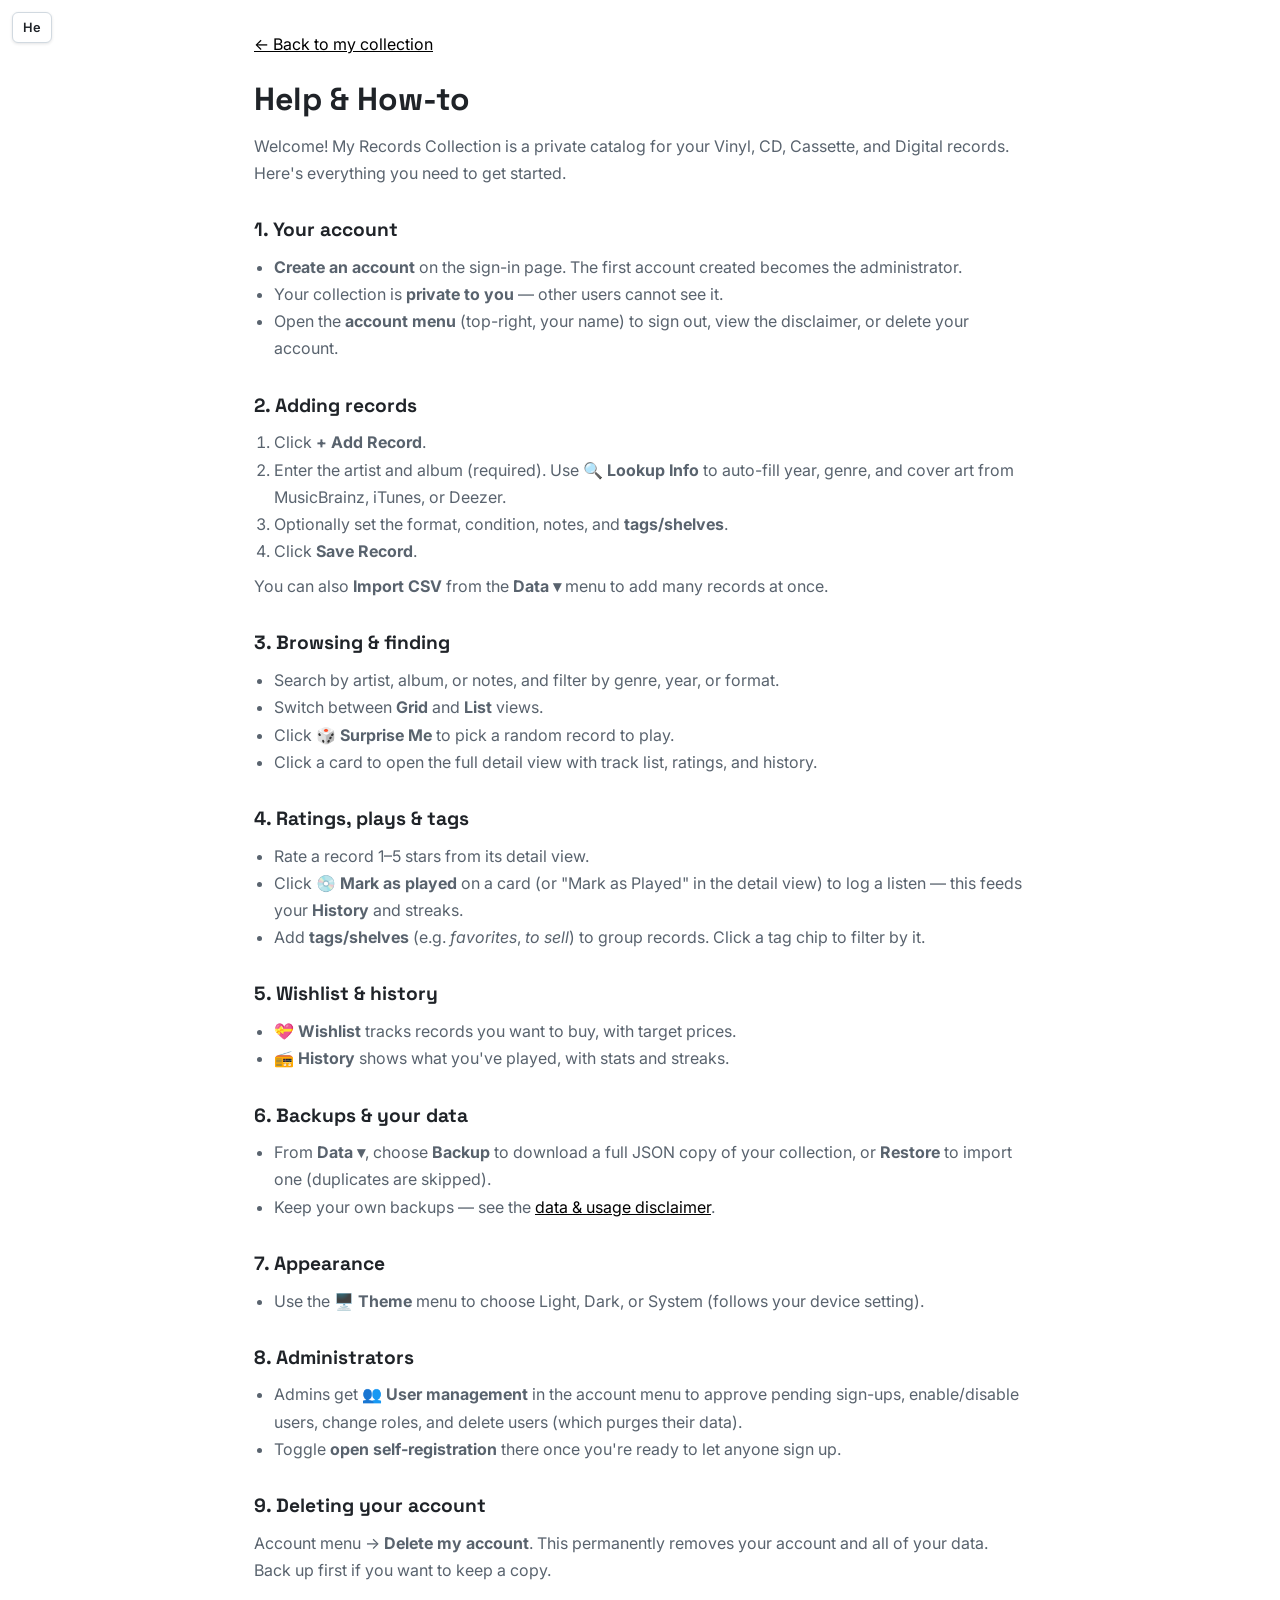
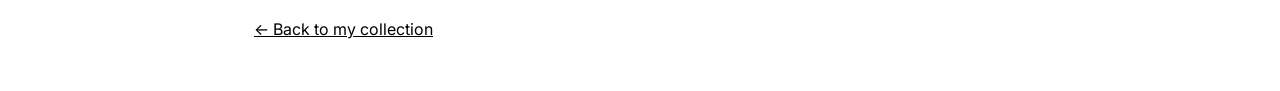
==== commit c45c3303: "add he suport to the app" ====
--- a/help.html
+++ b/help.html
@@ -5,123 +5,104 @@
     <meta name="viewport" content="width=device-width, initial-scale=1.0">
     <title>Help &amp; How-to · My Records Collection</title>
     <meta name="description" content="How to use My Records Collection: accounts, adding records, tags, wishlist, backups and more.">
-    <script>
-        (function () {
-            try {
-                var t = localStorage.getItem('rc-theme');
-                if (t === 'light' || t === 'dark') document.documentElement.setAttribute('data-theme', t);
-            } catch (e) {}
-        })();
-    </script>
-    <link rel="stylesheet" href="css/style.css?v=20260827170000">
+    <script src="js/theme-bootstrap.js?v=20260906200000"></script>
+    <script src="js/i18n.js?v=20260907170000"></script>
+    <link rel="stylesheet" href="css/style.css?v=20260907170000">
     <link rel="preconnect" href="https://fonts.googleapis.com">
     <link rel="preconnect" href="https://fonts.gstatic.com" crossorigin>
-    <link href="https://fonts.googleapis.com/css2?family=Inter:wght@300;400;500;600;700&family=Space+Grotesk:wght@400;500;600;700&display=swap" rel="stylesheet">
+    <link href="https://fonts.googleapis.com/css2?family=Inter:wght@300;400;500;600;700&family=Noto+Sans+Hebrew:wght@300;400;500;600;700&family=Space+Grotesk:wght@400;500;600;700&display=swap" rel="stylesheet">
 </head>
-<body>
-    <a class="skip-link" href="#help-main">Skip to help content</a>
+<body data-i18n-title="help.title">
+    <a class="skip-link" href="#help-main" data-i18n="help.skip">Skip to help content</a>
     <main class="help-wrap" id="help-main">
-        <a class="help-back" href="index.html">&larr; Back to my collection</a>
-        <h1>Help &amp; How-to</h1>
-        <p>Welcome! My Records Collection is a private catalog for your Vinyl, CD, Cassette, and
+        <a class="help-back" href="index.html" data-i18n="help.back">&larr; Back to my collection</a>
+        <h1 data-i18n="help.title">Help &amp; How-to</h1>
+        <p data-i18n="help.intro">Welcome! My Records Collection is a private catalog for your Vinyl, CD, Cassette, and
         Digital records. Here's everything you need to get started.</p>
 
-        <h2>1. Your account</h2>
+        <h2 data-i18n="help.account.title">1. Your account</h2>
         <ul>
-            <li><strong>Create an account</strong> on the sign-in page. The first account created
+            <li data-i18n-html="help.account.create"><strong>Create an account</strong> on the sign-in page. The first account created
                 becomes the administrator.</li>
-            <li>Your collection is <strong>private to you</strong> — other users cannot see it.</li>
-            <li>Open the <strong>account menu</strong> (top-right, your name) to sign out, view the
+            <li data-i18n-html="help.account.private">Your collection is <strong>private to you</strong> — other users cannot see it.</li>
+            <li data-i18n-html="help.account.menu">Open the <strong>account menu</strong> (top-right, your name) to sign out, view the
                 disclaimer, or delete your account.</li>
         </ul>
 
-        <h2>2. Adding records</h2>
+        <h2 data-i18n="help.add.title">2. Adding records</h2>
         <ol>
-            <li>Click <strong>+ Add Record</strong>.</li>
-            <li>Enter the artist and album (required). Use <strong>🔍 Lookup Info</strong> to auto-fill
+            <li data-i18n-html="help.add.one">Click <strong>+ Add Record</strong>.</li>
+            <li data-i18n-html="help.add.two">Enter the artist and album (required). Use <strong>🔍 Lookup Info</strong> to auto-fill
                 year, genre, and cover art from MusicBrainz, iTunes, or Deezer.</li>
-            <li>Optionally set the format, condition, notes, and <strong>tags/shelves</strong>.</li>
-            <li>Click <strong>Save Record</strong>.</li>
+            <li data-i18n-html="help.add.three">Optionally set the format, condition, notes, and <strong>tags/shelves</strong>.</li>
+            <li data-i18n-html="help.add.four">Click <strong>Save Record</strong>.</li>
         </ol>
-        <p>You can also <strong>Import CSV</strong> from the <strong>Data ▾</strong> menu to add many
+        <p data-i18n-html="help.add.csv">You can also <strong>Import CSV</strong> from the <strong>Data ▾</strong> menu to add many
         records at once.</p>
 
-        <h2>3. Browsing &amp; finding</h2>
+        <h2 data-i18n="help.browse.title">3. Browsing &amp; finding</h2>
         <ul>
-            <li>Search by artist, album, or notes, and filter by genre, year, or format.</li>
-            <li>Switch between <strong>Grid</strong> and <strong>List</strong> views.</li>
-            <li>Click <strong>🎲 Surprise Me</strong> to pick a random record to play.</li>
-            <li>Click a card to open the full detail view with track list, ratings, and history.</li>
+            <li data-i18n="help.browse.search">Search by artist, album, or notes, and filter by genre, year, or format.</li>
+            <li data-i18n-html="help.browse.views">Switch between <strong>Grid</strong> and <strong>List</strong> views.</li>
+            <li data-i18n-html="help.browse.random">Click <strong>🎲 Surprise Me</strong> to pick a random record to play.</li>
+            <li data-i18n="help.browse.detail">Click a card to open the full detail view with track list, ratings, and history.</li>
         </ul>
 
-        <h2>4. Ratings, plays &amp; tags</h2>
+        <h2 data-i18n="help.ratings.title">4. Ratings, plays &amp; tags</h2>
         <ul>
-            <li>Rate a record 1–5 stars from its detail view.</li>
-            <li>Click <strong>💿 Mark as played</strong> on a card (or "Mark as Played" in the detail
+            <li data-i18n="help.ratings.rate">Rate a record 1–5 stars from its detail view.</li>
+            <li data-i18n-html="help.ratings.play">Click <strong>💿 Mark as played</strong> on a card (or "Mark as Played" in the detail
                 view) to log a listen — this feeds your <strong>History</strong> and streaks.</li>
-            <li>Add <strong>tags/shelves</strong> (e.g. <em>favorites</em>, <em>to sell</em>) to group
+            <li data-i18n-html="help.ratings.tags">Add <strong>tags/shelves</strong> (e.g. <em>favorites</em>, <em>to sell</em>) to group
                 records. Click a tag chip to filter by it.</li>
         </ul>
 
-        <h2>5. Wishlist &amp; history</h2>
+        <h2 data-i18n="help.wishlist.title">5. Wishlist &amp; history</h2>
         <ul>
-            <li><strong>💝 Wishlist</strong> tracks records you want to buy, with target prices.</li>
-            <li><strong>📻 History</strong> shows what you've played, with stats and streaks.</li>
+            <li data-i18n-html="help.wishlist.wish"><strong>💝 Wishlist</strong> tracks records you want to buy, with target prices.</li>
+            <li data-i18n-html="help.wishlist.history"><strong>📻 History</strong> shows what you've played, with stats and streaks.</li>
         </ul>
 
-        <h2>6. Backups &amp; your data</h2>
+        <h2 data-i18n="help.backup.title">6. Backups &amp; your data</h2>
         <ul>
-            <li>From <strong>Data ▾</strong>, choose <strong>Backup</strong> to download a full JSON copy
+            <li data-i18n-html="help.backup.copy">From <strong>Data ▾</strong>, choose <strong>Backup</strong> to download a full JSON copy
                 of your collection, or <strong>Restore</strong> to import one (duplicates are skipped).</li>
-            <li>Keep your own backups — see the <a href="#" id="helpDisclaimer">data &amp; usage disclaimer</a>.</li>
+            <li data-i18n-html="help.backup.keep">Keep your own backups — see the <a href="#" id="helpDisclaimer">data &amp; usage disclaimer</a>.</li>
         </ul>
 
-        <h2>7. Appearance</h2>
+        <h2 data-i18n="help.appearance.title">7. Appearance</h2>
         <ul>
-            <li>Use the <strong>🖥️ Theme</strong> menu to choose Light, Dark, or System (follows your
+            <li data-i18n-html="help.appearance.theme">Use the <strong>🖥️ Theme</strong> menu to choose Light, Dark, or System (follows your
                 device setting).</li>
         </ul>
 
-        <h2>8. Administrators</h2>
+        <h2 data-i18n="help.admin.title">8. Administrators</h2>
         <ul>
-            <li>Admins get <strong>👥 User management</strong> in the account menu to approve pending
+            <li data-i18n-html="help.admin.manage">Admins get <strong>👥 User management</strong> in the account menu to approve pending
                 sign-ups, enable/disable users, change roles, and delete users (which purges their data).</li>
-            <li>Toggle <strong>open self-registration</strong> there once you're ready to let anyone sign up.</li>
+            <li data-i18n-html="help.admin.registration">Toggle <strong>open self-registration</strong> there once you're ready to let anyone sign up.</li>
         </ul>
 
-        <h2>9. Deleting your account</h2>
-        <p>Account menu → <strong>Delete my account</strong>. This permanently removes your account and
+        <h2 data-i18n="help.delete.title">9. Deleting your account</h2>
+        <p data-i18n-html="help.delete.body">Account menu → <strong>Delete my account</strong>. This permanently removes your account and
         all of your data. Back up first if you want to keep a copy.</p>
 
-        <p style="margin-top:2rem;"><a class="help-back" href="index.html">&larr; Back to my collection</a></p>
+        <p style="margin-top:2rem;"><a class="help-back" href="index.html" data-i18n="help.back">&larr; Back to my collection</a></p>
     </main>
 
     <!-- Disclaimer modal -->
     <div class="modal-overlay hidden" id="disclaimerModal">
         <div class="modal">
             <div class="modal-header">
-                <h2>Data &amp; Usage Disclaimer</h2>
-                <button class="btn-close modal-close" aria-label="Close">&times;</button>
+                <h2 data-i18n="auth.disclaimerTitle">Data &amp; Usage Disclaimer</h2>
+                <button class="btn-close modal-close" aria-label="Close" data-i18n-aria-label="common.close">&times;</button>
             </div>
             <div class="modal-body" id="disclaimerBody"></div>
         </div>
     </div>
 
-    <script src="js/theme.js?v=20260827170000"></script>
-    <script src="js/legal.js?v=20260827170000"></script>
-    <script>
-        (function () {
-            var link = document.getElementById('helpDisclaimer');
-            var modal = document.getElementById('disclaimerModal');
-            if (link) link.addEventListener('click', function (e) {
-                e.preventDefault();
-                document.getElementById('disclaimerBody').innerHTML = window.RC_DISCLAIMER_HTML || '';
-                modal.classList.remove('hidden');
-            });
-            modal.addEventListener('click', function (e) {
-                if (e.target === modal || e.target.classList.contains('modal-close')) modal.classList.add('hidden');
-            });
-        })();
-    </script>
+    <script src="js/theme.js?v=20260907160000"></script>
+    <script src="js/legal.js?v=20260907020000"></script>
+    <script src="js/help.js?v=20260907020000"></script>
 </body>
 </html>
--- a/css/style.css
+++ b/css/style.css
@@ -15,6 +15,7 @@
     --text-primary:   #e6edf3;
     --text-secondary: #8b949e;
     --text-muted:     #6e7681;
+    --link-color:     #ffffff;
 
     --accent:         #58a6ff;
     --accent-hover:   #79c0ff;
@@ -55,6 +56,7 @@
     --text-primary:   #1f2328;
     --text-secondary: #59636e;
     --text-muted:     #818b98;
+    --link-color:     #000000;
 
     --accent:         #0969da;
     --accent-hover:   #0860c9;
@@ -87,6 +89,7 @@
         --text-primary:   #1f2328;
         --text-secondary: #59636e;
         --text-muted:     #818b98;
+        --link-color:     #000000;
 
         --accent:         #0969da;
         --accent-hover:   #0860c9;
@@ -128,7 +131,97 @@
     line-height: 1.6;
 }
 
+a,
+a:hover {
+    color: var(--link-color);
+}
+
+html[lang="he"] {
+    --font-body: 'Noto Sans Hebrew', 'Segoe UI', sans-serif;
+    --font-head: 'Noto Sans Hebrew', 'Segoe UI', sans-serif;
+}
+
 .hidden { display: none !important; }
+
+.language-toggle {
+    position: fixed;
+    inset-block-start: 0.75rem;
+    inset-inline-end: 0.75rem;
+    z-index: 1200;
+    min-width: 2.5rem;
+    padding: 0.35rem 0.5rem;
+    font: 600 0.8rem/1.4 var(--font-body);
+    color: var(--text-primary);
+    background: var(--bg-card);
+    border: 1px solid var(--border);
+    border-radius: var(--radius-sm);
+    box-shadow: var(--shadow-sm);
+    cursor: pointer;
+}
+
+.language-toggle:hover,
+.language-toggle:focus-visible {
+    border-color: var(--border-focus);
+    outline: none;
+}
+
+.header-nav .language-toggle {
+    position: static;
+}
+
+html[dir="rtl"] input,
+html[dir="rtl"] textarea {
+    text-align: start;
+}
+
+html[dir="rtl"] input[type="url"],
+html[dir="rtl"] input[type="email"],
+html[dir="rtl"] input[type="password"] {
+    direction: ltr;
+    text-align: left;
+}
+
+html[dir="rtl"] .select {
+    background-position: left 0.6rem center;
+    padding-right: 0.75rem;
+    padding-left: 2rem;
+}
+
+html[dir="rtl"] .search-input-wrapper .input:first-child {
+    padding-right: 0.75rem;
+    padding-left: 120px;
+}
+
+html[dir="rtl"] .search-scope-select {
+    right: auto;
+    left: 0;
+    border-right: 1px solid var(--border);
+    border-left: 0;
+}
+
+html[dir="rtl"] .menu-popover,
+html[dir="rtl"] .account-menu .menu-popover {
+    right: auto;
+    left: 0;
+    text-align: start;
+}
+
+html[dir="rtl"] .modal-header,
+html[dir="rtl"] .form-actions,
+html[dir="rtl"] .results-header,
+html[dir="rtl"] .card-meta,
+html[dir="rtl"] .card-actions {
+    direction: rtl;
+}
+
+html[dir="rtl"] .card-artist,
+html[dir="rtl"] .card-album,
+html[dir="rtl"] .card-notes,
+html[dir="rtl"] .tracklist-artist,
+html[dir="rtl"] .tracklist-album,
+html[dir="rtl"] .lyrics-panel-text {
+    text-align: start;
+}
 
 /* ── Header ────────────────────────────────────────────────── */
 .app-header {
@@ -147,6 +240,20 @@
     display: flex;
     align-items: center;
     justify-content: space-between;
+}
+
+.header-nav {
+    display: flex;
+    align-items: center;
+    justify-content: flex-end;
+    gap: 0.5rem;
+    margin-inline-start: auto;
+}
+
+.header-account-group {
+    display: inline-flex;
+    align-items: center;
+    gap: 0.5rem;
 }
 
 .logo {
@@ -656,6 +763,97 @@
     background: var(--accent);
     color: #fff;
     border-color: var(--accent);
+}
+/* Per-card tag picker */
+.card-tags-chips {
+    display: inline-flex;
+    flex-wrap: wrap;
+    gap: 0.35rem;
+}
+.tag-dropdown {
+    position: relative;
+    display: inline-flex;
+}
+.tag-dropdown-btn {
+    display: inline-flex;
+    align-items: center;
+    gap: 0.15rem;
+    padding: 0.1rem 0.45rem;
+    font-size: 0.72rem;
+    line-height: 1.4;
+    border-radius: 999px;
+    background: var(--bg-secondary);
+    color: var(--text-secondary);
+    border: 1px dashed var(--border);
+    cursor: pointer;
+    transition: background var(--transition), color var(--transition), border-color var(--transition);
+}
+.tag-dropdown-btn:hover {
+    background: var(--bg-card-hover);
+    color: var(--text-primary);
+    border-color: var(--text-muted);
+}
+.tag-caret { font-size: 0.6rem; }
+.tag-dropdown-menu {
+    position: fixed;
+    z-index: 1000;
+    min-width: 240px;
+    padding: 0.25rem;
+    background: var(--bg-modal);
+    border: 1px solid var(--border);
+    border-radius: 0.5rem;
+    box-shadow: 0 8px 24px rgba(0, 0, 0, 0.35);
+}
+.tag-menu-list {
+    max-height: min(360px, 60vh);
+    overflow-y: auto;
+    overscroll-behavior: contain;
+}
+.tag-menu-add {
+    display: flex;
+    gap: 0.35rem;
+    padding: 0.4rem 0.25rem 0.15rem;
+    margin-top: 0.25rem;
+    border-top: 1px solid var(--border);
+}
+.tag-new-input {
+    flex: 1;
+    min-width: 0;
+    padding: 0.3rem 0.5rem;
+    font-size: 0.8rem;
+    color: var(--text-primary);
+    background: var(--bg-input);
+    border: 1px solid var(--border);
+    border-radius: 0.35rem;
+}
+.tag-new-input:focus {
+    outline: none;
+    border-color: var(--border-focus);
+    box-shadow: 0 0 0 3px var(--accent-glow);
+}
+.tag-new-btn { white-space: nowrap; }
+.tag-menu-item {
+    display: flex;
+    align-items: center;
+    gap: 0.6rem;
+    padding: 0.5rem 0.6rem;
+    font-size: 0.85rem;
+    color: var(--text-primary);
+    border-radius: 0.35rem;
+    cursor: pointer;
+}
+.tag-menu-item:hover { background: var(--bg-card-hover); }
+.tag-menu-item input {
+    width: 1rem;
+    height: 1rem;
+    flex-shrink: 0;
+    accent-color: var(--accent);
+    cursor: pointer;
+}
+.tag-menu-empty {
+    padding: 0.5rem;
+    font-size: 0.78rem;
+    color: var(--text-muted);
 }
 .active-tag-filter {
     flex: 1;
@@ -1060,7 +1258,7 @@
     margin-bottom: 1rem;
 }
 .import-hint a {
-    color: var(--accent);
+    color: var(--link-color);
     text-decoration: none;
 }
 .import-hint a:hover {
@@ -1462,9 +1660,43 @@
     font-size: 1rem;
     transition: background var(--transition), color var(--transition);
 }
-.lyrics-link:hover {
+.lyrics-link:hover,
+.lyrics-link.active {
     background: var(--accent);
     color: #000;
+}
+
+/* Inline lyrics panel (expands under a track row) */
+.tracklist-table tbody tr.lyrics-row,
+.tracklist-table tbody tr.lyrics-row:hover {
+    background: var(--bg-primary);
+}
+.lyrics-row td {
+    padding: 0 !important;
+}
+.lyrics-panel {
+    display: flex;
+    flex-direction: column;
+    align-items: flex-start;
+    gap: 0.6rem;
+    padding: 0.75rem 1rem 1rem;
+}
+.lyrics-panel-text {
+    margin: 0;
+    max-height: 340px;
+    overflow-y: auto;
+    white-space: pre-wrap;
+    font-family: inherit;
+    font-size: 0.85rem;
+    line-height: 1.6;
+    color: var(--text-primary);
+}
+.lyrics-panel-status {
+    font-size: 0.85rem;
+    color: var(--text-muted);
+}
+.lyrics-panel-status.error {
+    color: var(--danger);
 }
 
 .disc-divider td {
@@ -1492,7 +1724,15 @@
 /* Tablet (768px and below) */
 @media (max-width: 768px) {
     .header-inner { 
-        padding: 0.6rem 1rem; 
+        padding: 0.6rem 1rem;
+        flex-wrap: wrap;
+        gap: 0.5rem;
+    }
+
+    .header-nav {
+        width: 100%;
+        flex-wrap: wrap;
+        justify-content: flex-end;
     }
     
     .logo h1 { 
@@ -1724,126 +1964,6 @@
     }
 }
 
-/* ── Lyrics Page ───────────────────────────────────────────── */
-.lyrics-header {
-    background: var(--bg-secondary);
-    border-bottom: 1px solid var(--border);
-    padding: 1.25rem 1.5rem;
-    display: flex;
-    align-items: center;
-    gap: 1rem;
-}
-.lyrics-header .icon { font-size: 1.5rem; }
-.lyrics-header h1 {
-    font-family: var(--font-head);
-    font-size: 1.1rem;
-    font-weight: 700;
-    color: var(--text-primary);
-}
-.lyrics-header .meta {
-    font-size: 0.85rem;
-    color: var(--text-secondary);
-}
-.lyrics-container {
-    flex: 1;
-    max-width: 700px;
-    width: 100%;
-    margin: 0 auto;
-    padding: 2rem 1.5rem;
-}
-.lyrics-info {
-    margin-bottom: 1.5rem;
-    padding-bottom: 1rem;
-    border-bottom: 1px solid var(--border);
-    display: flex;
-    align-items: center;
-    gap: 1rem;
-}
-.lyrics-cover {
-    width: 80px;
-    height: 80px;
-    border-radius: var(--radius-sm);
-    object-fit: cover;
-    flex-shrink: 0;
-    background: var(--bg-card);
-}
-.lyrics-info .song-title {
-    font-family: var(--font-head);
-    font-size: 1.5rem;
-    font-weight: 700;
-    margin-bottom: 0.25rem;
-}
-.lyrics-info .song-artist {
-    font-size: 1rem;
-    color: var(--text-secondary);
-}
-.lyrics-info .song-album {
-    font-size: 0.85rem;
-    color: var(--text-muted);
-    margin-top: 0.1rem;
-}
-.lyrics-display {
-    white-space: pre-wrap;
-    font-size: 1rem;
-    line-height: 1.8;
-    color: var(--text-primary);
-    min-height: 200px;
-}
-.lyrics-display.empty {
-    color: var(--text-muted);
-    font-style: italic;
-}
-.lyrics-editor {
-    width: 100%;
-    min-height: 300px;
-    background: var(--bg-card);
-    border: 1px solid var(--border);
-    border-radius: var(--radius-sm);
-    color: var(--text-primary);
-    font-family: var(--font-body);
-    font-size: 1rem;
-    line-height: 1.8;
-    padding: 1rem;
-    resize: vertical;
-    outline: none;
-    transition: border-color var(--transition);
-}
-.lyrics-editor:focus {
-    border-color: var(--accent);
-}
-.lyrics-actions {
-    display: flex;
-    gap: 0.75rem;
-    margin-top: 1rem;
-}
-.btn-accent {
-    background: var(--vinyl-gold);
-    color: #000;
-}
-.btn-accent:hover { background: #f0c85a; }
-.btn-accent:disabled {
-    opacity: 0.5;
-    cursor: not-allowed;
-}
-.status-msg {
-    font-size: 0.85rem;
-    margin-top: 0.75rem;
-    color: var(--success);
-    opacity: 0;
-    transition: opacity 0.3s ease;
-}
-.status-msg.visible { opacity: 1; }
-.status-msg.error { color: var(--danger); }
-.loading-text {
-    color: var(--text-muted);
-    font-style: italic;
-}
-
-@media (max-width: 600px) {
-    .lyrics-container { padding: 1.25rem 1rem; }
-    .lyrics-info .song-title { font-size: 1.2rem; }
-}
-
 /* ── Scrollbar ─────────────────────────────────────────────── */
 ::-webkit-scrollbar { width: 8px; }
 ::-webkit-scrollbar-track { background: var(--bg-primary); }
@@ -1859,7 +1979,7 @@
 .skip-link {
     position: absolute;
     top: -40px;
-    left: 0;
+    inset-inline-start: 0;
     background: var(--accent);
     color: #000;
     padding: 8px 16px;
@@ -2652,7 +2772,7 @@
 
 .detail-tracklist .track-row {
     display: grid;
-    grid-template-columns: 2.5rem 1fr auto;
+    grid-template-columns: 2.5rem 1fr auto auto;
     gap: 0.75rem;
     align-items: center;
     padding: 0.5rem 0.25rem;
@@ -2678,6 +2798,51 @@
     color: var(--text-muted);
     font-size: 0.875rem;
     font-variant-numeric: tabular-nums;
+}
+
+/* Inline lyrics in the detail Tracks tab */
+.detail-tracklist .track-lyrics-btn {
+    display: inline-flex;
+    align-items: center;
+    justify-content: center;
+    width: 30px;
+    height: 30px;
+    border: none;
+    border-radius: 50%;
+    background: transparent;
+    color: var(--text-muted);
+    font-size: 1rem;
+    cursor: pointer;
+    transition: background var(--transition), color var(--transition);
+}
+.detail-tracklist .track-lyrics-btn:hover,
+.detail-tracklist .track-lyrics-btn.active {
+    background: var(--accent);
+    color: #000;
+}
+.detail-tracklist .track-lyrics-panel {
+    display: flex;
+    flex-direction: column;
+    align-items: flex-start;
+    gap: 0.6rem;
+    padding: 0.25rem 0.25rem 0.75rem;
+}
+.detail-tracklist .track-lyrics-text {
+    margin: 0;
+    max-height: 320px;
+    overflow-y: auto;
+    white-space: pre-wrap;
+    font-family: inherit;
+    font-size: 0.85rem;
+    line-height: 1.6;
+    color: var(--text-primary);
+}
+.detail-tracklist .track-lyrics-status {
+    font-size: 0.85rem;
+    color: var(--text-muted);
+}
+.detail-tracklist .track-lyrics-status.error {
+    color: var(--danger);
 }
 
 /* Metadata rows */
@@ -2728,7 +2893,7 @@
     background: var(--bg-secondary);
     border: 1px solid var(--border);
     border-radius: var(--radius-sm);
-    color: var(--accent);
+    color: var(--link-color);
     text-decoration: none;
     transition: var(--transition);
 }
@@ -3276,14 +3441,14 @@
     display: inline-flex;
     align-items: center;
     gap: 0.5rem;
-    color: var(--accent);
+    color: var(--link-color);
     text-decoration: none;
     font-size: 0.875rem;
     transition: var(--transition);
 }
 
 .wish-link:hover {
-    color: var(--accent-hover);
+    color: var(--link-color);
 }
 
 .wish-footer {
@@ -3691,8 +3856,9 @@
 /* ── Auth pages & account UI ─────────────────────────────────── */
 .skip-link {
     position: absolute;
-    left: -9999px;
-    top: 0;
+    inset-inline-start: 1rem;
+    top: 1rem;
+    transform: translateY(calc(-100% - 2rem));
     background: var(--accent);
     color: #fff;
     padding: 0.6rem 1rem;
@@ -3700,8 +3866,7 @@
     z-index: 2000;
 }
 .skip-link:focus {
-    left: 1rem;
-    top: 1rem;
+    transform: translateY(0);
 }
 
 .auth-body {
@@ -3770,7 +3935,7 @@
 .captcha-row { display: flex; gap: 0.5rem; align-items: center; }
 .captcha-row .input { flex: 1; }
 .auth-consent { font-size: 0.8rem; color: var(--text-secondary); }
-.auth-consent a, .auth-legal a { color: var(--accent); }
+.auth-consent a, .auth-legal a { color: var(--link-color); }
 .auth-foot { margin-top: 0.85rem; font-size: 0.85rem; color: var(--text-secondary); text-align: center; }
 .auth-legal { margin-top: 1rem; text-align: center; font-size: 0.75rem; color: var(--text-muted); }
 .auth-alert {
@@ -3868,13 +4033,38 @@
 /* Settings modal */
 .settings-section-title { font-size: 1rem; margin-bottom: 0.35rem; color: var(--text-primary); }
 .settings-help { font-size: 0.85rem; color: var(--text-secondary); margin-bottom: 0.6rem; }
-.settings-help a { color: var(--accent); }
+.settings-help a { color: var(--link-color); }
 .settings-steps { margin: 0 0 1rem 1.2rem; font-size: 0.85rem; color: var(--text-secondary); }
 .settings-steps li { margin-bottom: 0.25rem; }
 .settings-divider { border: none; border-top: 1px solid var(--border); margin: 1.5rem 0; }
 
 /* Admin panel */
 .admin-toggle { display: flex; align-items: center; gap: 0.5rem; font-size: 0.9rem; }
+.admin-modal { max-width: min(1040px, calc(100vw - 2rem)); }
+.admin-summary {
+    display: grid;
+    grid-template-columns: repeat(4, minmax(0, 1fr));
+    gap: 0.75rem;
+    margin-top: 1rem;
+}
+.admin-summary-item {
+    display: flex;
+    flex-direction: column;
+    gap: 0.15rem;
+    padding: 0.75rem;
+    background: var(--bg-secondary);
+    border: 1px solid var(--border);
+    border-radius: var(--radius-sm);
+}
+.admin-summary-item strong { color: var(--text-primary); font-size: 1.15rem; }
+.admin-summary-item span { color: var(--text-muted); font-size: 0.75rem; }
+.admin-toolbar {
+    display: grid;
+    grid-template-columns: minmax(180px, 1fr) minmax(160px, 220px) 42px;
+    gap: 0.6rem;
+    margin-top: 1rem;
+}
+.admin-toolbar .btn { min-width: 42px; padding-inline: 0; font-size: 1.2rem; }
 .admin-users-wrap { overflow-x: auto; margin-top: 1rem; }
 .admin-users { width: 100%; border-collapse: collapse; font-size: 0.85rem; }
 .admin-users th, .admin-users td {
@@ -3892,6 +4082,14 @@
 .admin-status.warn { color: var(--warning); }
 .admin-status.muted { color: var(--text-muted); }
 .admin-actions { display: flex; flex-wrap: wrap; gap: 0.3rem; }
+.admin-actions .btn { white-space: nowrap; }
+.admin-empty { color: var(--text-muted); text-align: center !important; padding: 2rem !important; }
+
+@media (max-width: 640px) {
+    .admin-summary { grid-template-columns: repeat(2, minmax(0, 1fr)); }
+    .admin-toolbar { grid-template-columns: 1fr 42px; }
+    .admin-toolbar select { grid-column: 1 / -1; grid-row: 2; }
+}
 
 /* Help page */
 .help-wrap { max-width: 820px; margin: 0 auto; padding: 2rem 1.5rem; }
@@ -3899,8 +4097,8 @@
 .help-wrap h2 { font-family: var(--font-head); margin: 1.75rem 0 0.5rem; font-size: 1.2rem; }
 .help-wrap p, .help-wrap li { color: var(--text-secondary); line-height: 1.7; }
 .help-wrap ul, .help-wrap ol { margin: 0.5rem 0 0.5rem 1.25rem; }
-.help-wrap a { color: var(--accent); }
-.help-back { display: inline-block; margin-bottom: 1rem; color: var(--accent); }
-
-
-
+.help-wrap a { color: var(--link-color); }
+.help-back { display: inline-block; margin-bottom: 1rem; color: var(--link-color); }
+
+
+
